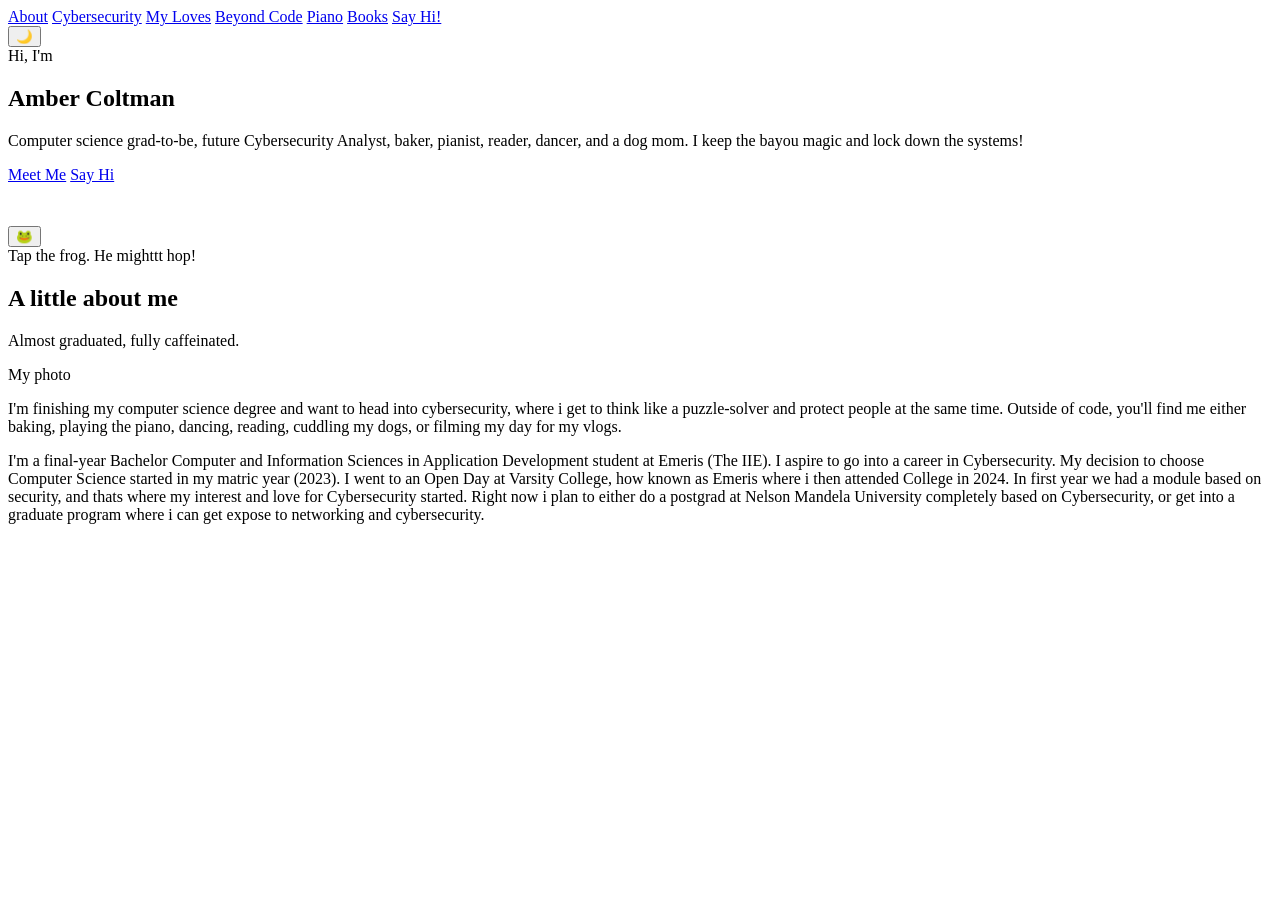
==== index.html @ f30a8544 "Added personal portfolio homepage with an about section and navigation" ====
<!DOCTYPE html>
<html lang="en">

<head>
    <meta charset="utf-8">
    <meta name="viewport" content="width=device-width, initial-scale=1, viewport-fit=cover">

    <title>Amber Coltman | Aspiring Cybersecurity Analyst </title>

    <!--fonts-->
    <link href="https://fonts.googleapis.com/css2?
    family=Playfair+Display:ital,wght@0,600;1,500&family=Quicksand:wght@400;600;700&family=Pacifico&display=swap" rel="stylesheet">

    <!--style-->
    <link rel="stylesheet" href="style.css">
</head>

<body>

    <div id="flies" aria-hidden="true"></div>


    <!--menu-->
    <nav aria-label="Sections">
        <a href="#about">About</a>
        <a href="#security">Cybersecurity</a>
        <a href="#loves">My Loves</a>
        <a href="#beyond">Beyond Code</a>
        <a href="#piano">Piano</a>
        <a href="#books">Books</a>
        <a href="#contact">Say Hi!</a>
    </nav>

    <!--day/night button-->
    <button id="theme" aria-label="Toggle day and night">🌙</button>

    <main>

        <section class="hero">
            <div>
                <span class="hi script">Hi, I'm</span>
                <h1 class="script" id="name" aria-label="Your Name"> Amber Coltman</h1>

                <p>
                    Computer science grad-to-be, future Cybersecurity Analyst, baker, pianist, reader, dancer, and a dog mom. I keep the bayou magic and lock down the systems!
                </p>

                <a class="btn" href="#loves">Meet Me</a>
                <a class="btn" href="#contact">Say Hi</a>

                <!--hopping frog-->
                <div class="frogwrap" style="margin-top: 42px;">
                    <div class="pads">
                        <div class="pad"></div>
                        <div class="pad p2"></div>
                        <div class="pad p3"></div>
                    </div>
                    <button id="frog" aria-label="Make the frog hop">🐸</button>
                </div>
                <div class="bubble" id="bubble">Tap the frog. He mighttt hop!</div>
            </div>
        </section>


        <!--about me-->

        <section id="about">
            <h2 class="reveal">A little about me</h2>
            <p class="sub reveal">Almost graduated, fully caffeinated.</p>

            <div class="about">
                <!--will add photo of me later-->
                <div class="photo reveal">My photo</div>

                <div class="card reveal">
                    <p>
                        I'm finishing my computer science degree and want to head into cybersecurity, where i get to think like a puzzle-solver and protect people at the same time.
                        Outside of code, you'll find me either baking, playing the piano, dancing, reading, cuddling my dogs, or filming my day for my vlogs.
                    </p>
                    <p style="margin-bottom: 0;">
                        I'm a final-year Bachelor Computer and Information Sciences in Application Development student at Emeris (The IIE). I aspire to go into a career in Cybersecurity.
                        My decision to choose Computer Science started in my matric year (2023). I went to an Open Day at Varsity College, how known as Emeris where i then attended College in 2024.
                        In first year we had a module based on security, and thats where my interest and love for Cybersecurity started. Right now i plan to either do a postgrad at Nelson Mandela University completely based on Cybersecurity,
                        or get into a graduate program where i can get expose to networking and cybersecurity.
                    </p>
                </div>
            </div>
        </section>

    </main>

</body>

</html>
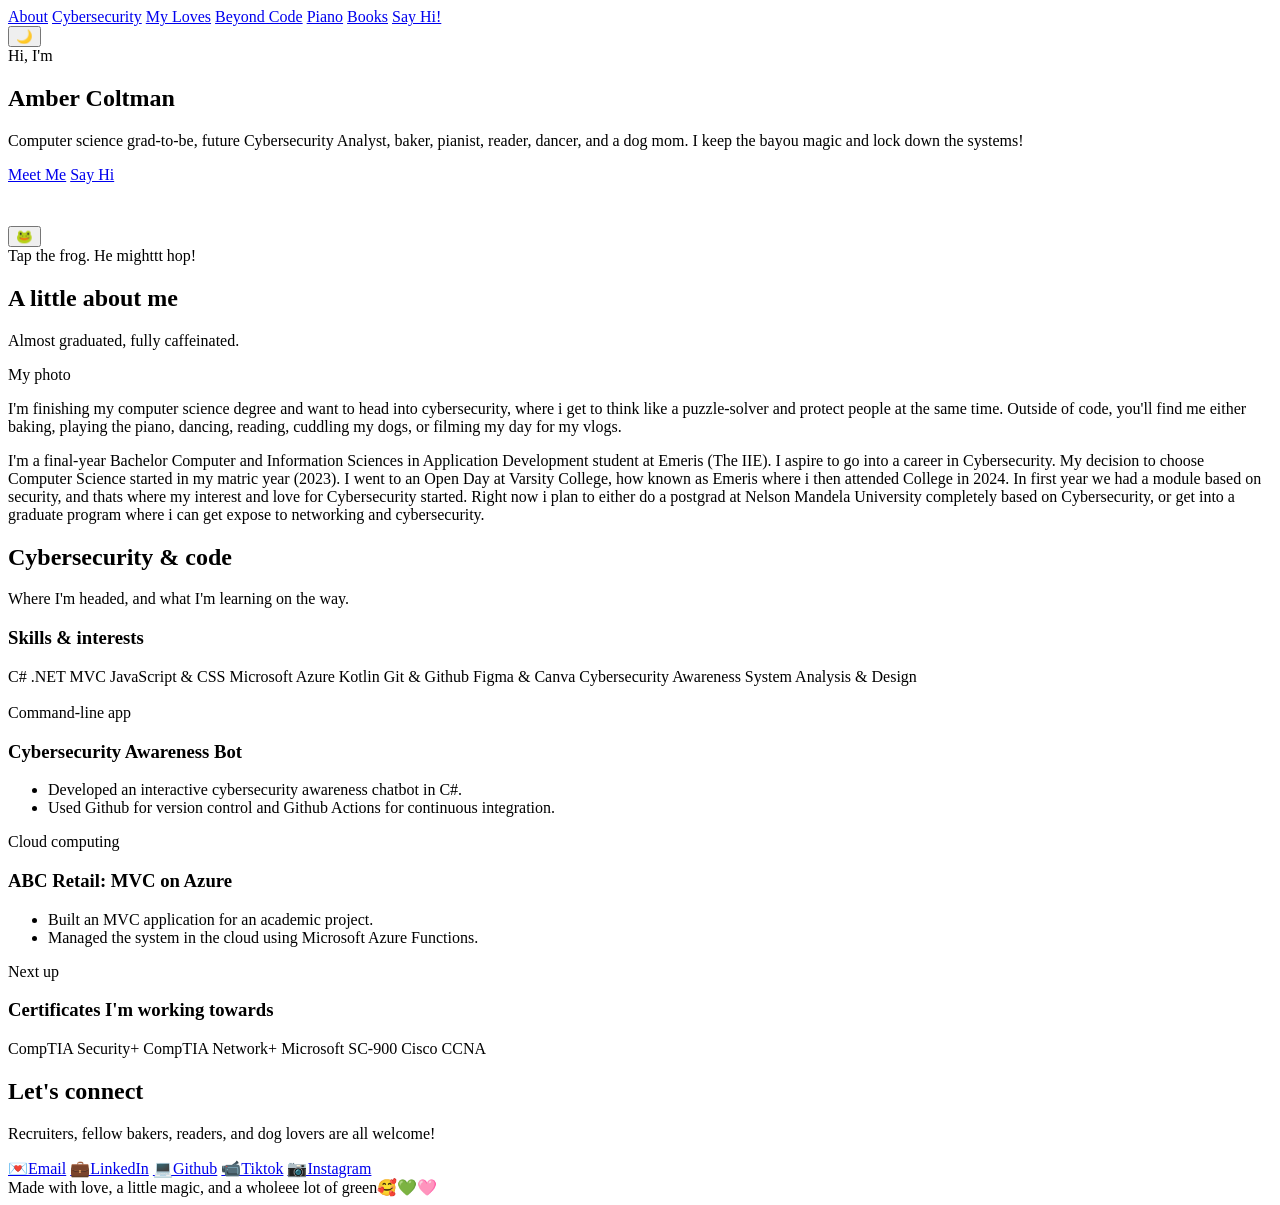
==== commit 0298fb57: "Added skills section, projects and social links" ====
--- a/index.html
+++ b/index.html
@@ -87,8 +87,78 @@
             </div>
         </section>
 
+        <section id="security">
+            <h2 class="reveal">Cybersecurity &amp; code</h2>
+            <p class="sub reveal">Where I'm headed, and what I'm learning on the way.</p>
+
+            <!--skills-->
+            <div class="card reveal">
+                <h3 style="color: var(--hot);">Skills &amp; interests</h3>
+
+                <div class="tags">
+                    <span class="tag">C#</span>
+                    <span class="tag">.NET MVC</span>
+                    <span class="tag">JavaScript & CSS</span>
+                    <span class="tag">Microsoft Azure</span>
+                    <span class="tag">Kotlin</span>
+                    <span class="tag">Git &amp; Github</span>
+                    <span class="tag">Figma & Canva</span>
+                    <span class="tag">Cybersecurity Awareness</span>
+                    <span class="tag">System Analysis & Design</span>
+                </div>
+            </div>
+
+            <!--projects & certificates-->
+            <div class="grid" style="margin-top: 18px;">
+
+            <div class="card proj reveal">
+                <span class="p1">Command-line app</span>
+                <h3>Cybersecurity Awareness Bot</h3>
+                <ul>
+                    <li>Developed an interactive cybersecurity awareness chatbot in C#.</li>
+                    <li>Used Github for version control and Github Actions for continuous integration.</li>
+                </ul>
+            </div>
+
+             <div class="card proj reveal">
+                <span class="p1">Cloud computing</span>
+                <h3>ABC Retail: MVC on Azure</h3>
+                <ul>
+                    <li>Built an MVC application for an academic project.</li>
+                    <li>Managed the system in the cloud using Microsoft Azure Functions.</li>
+                </ul>
+            </div>
+
+             <div class="card proj reveal">
+                <span class="p1">Next up</span>
+                <h3>Certificates I'm working towards</h3>
+                <div class="tags">
+                    <span class="tag">CompTIA Security+</span>
+                    <span class="tag">CompTIA Network+</span>
+                    <span class="tag">Microsoft SC-900</span>
+                    <span class="tag">Cisco CCNA</span>
+                </div>
+            </div>
+        </div>
+        </section>
+
+
+        <!--contact-->
+        <h2 class="reveal">Let's connect</h2>
+        <p class="sub reveal">Recruiters, fellow bakers, readers, and dog lovers are all welcome!</p>
+
+        <div class="social reveal">
+            <a href="mailto:coltmanamber@gmail.com">💌Email</a>
+            <a href="https://www.linkedin.com/in/amber-coltman-54a87628b/">💼LinkedIn</a>
+            <a href="https://github.com/ambercoltman">💻Github</a>
+            <a href="http://tiktok.com/@itssambii.xx">📹Tiktok</a>
+            <a href="https://www.instagram.com/amber_coltmxn_?igsh=MTkwbnRlbzEyNHQxbQ==">📷Instagram</a>
+        </div>
     </main>
 
+    <footer>
+        Made with love, a little magic, and a wholeee lot of green🥰💚🩷
+    </footer>
 </body>
 
 </html>
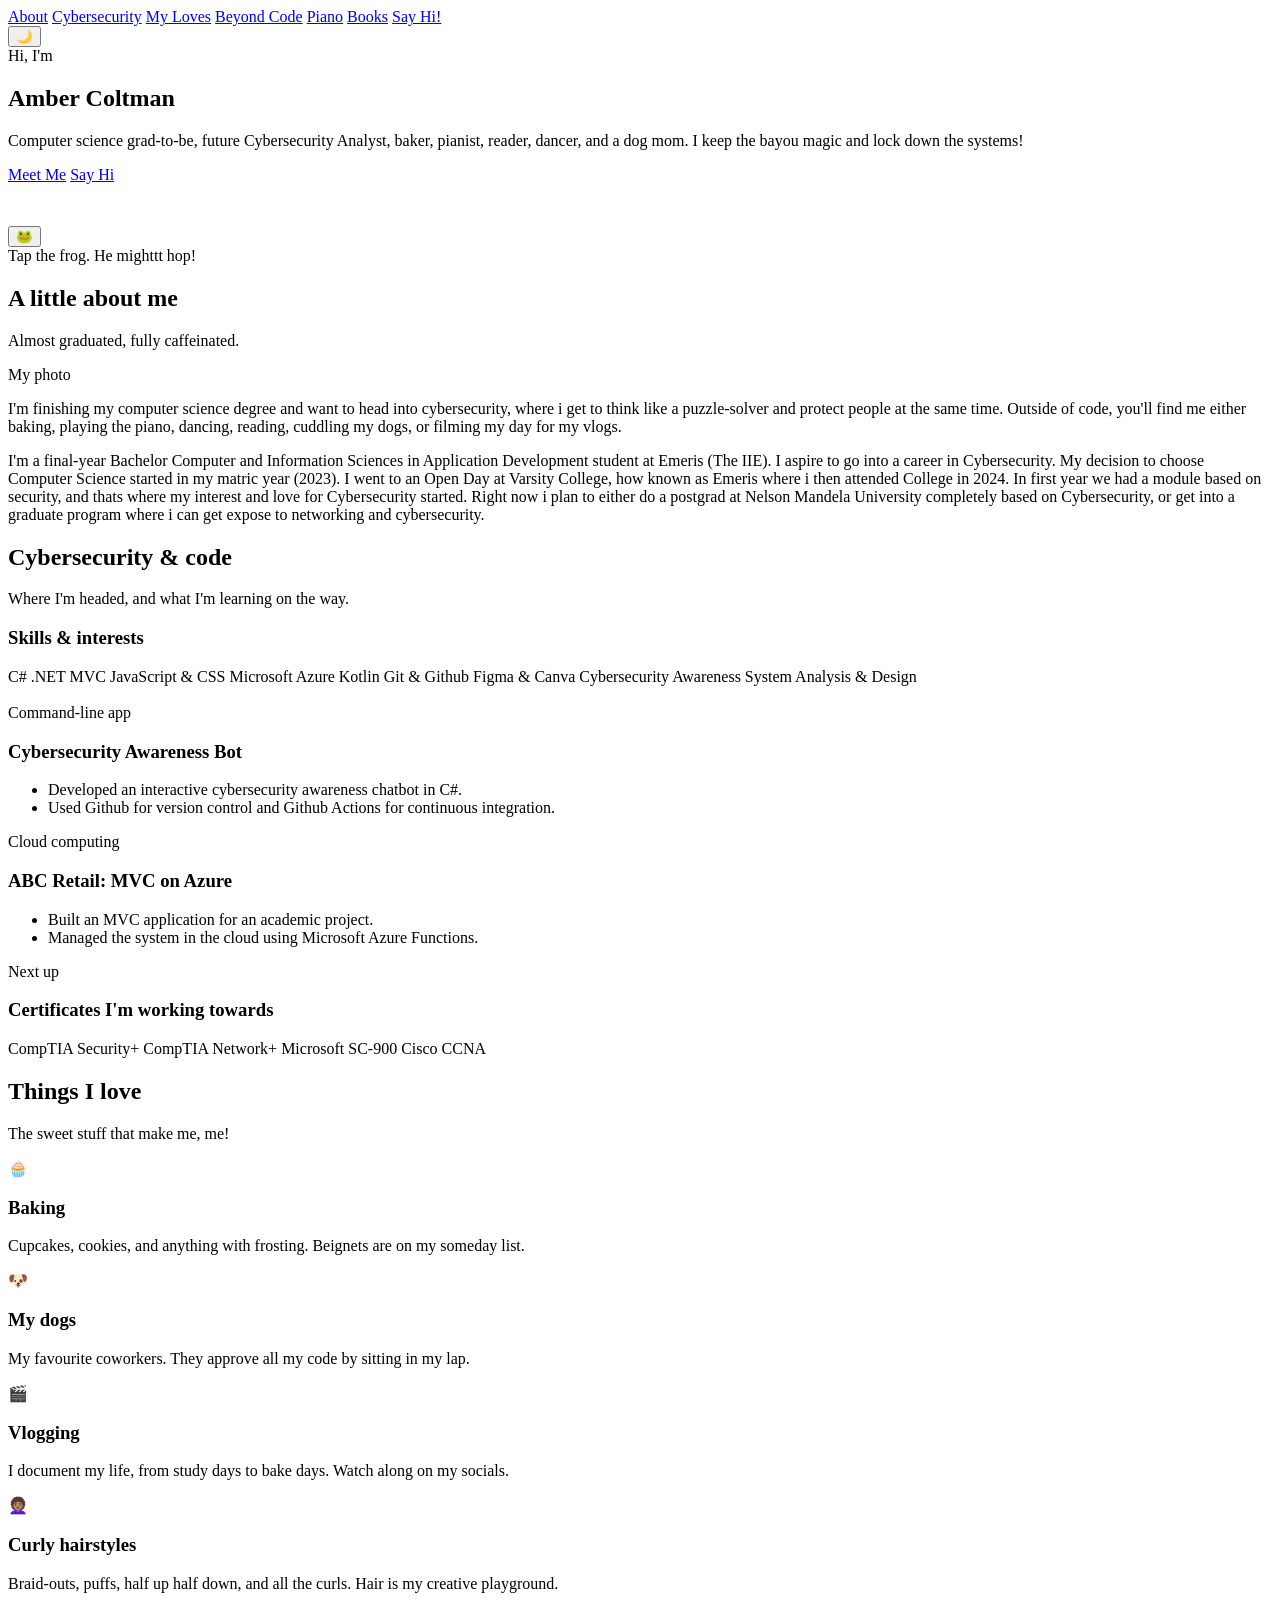
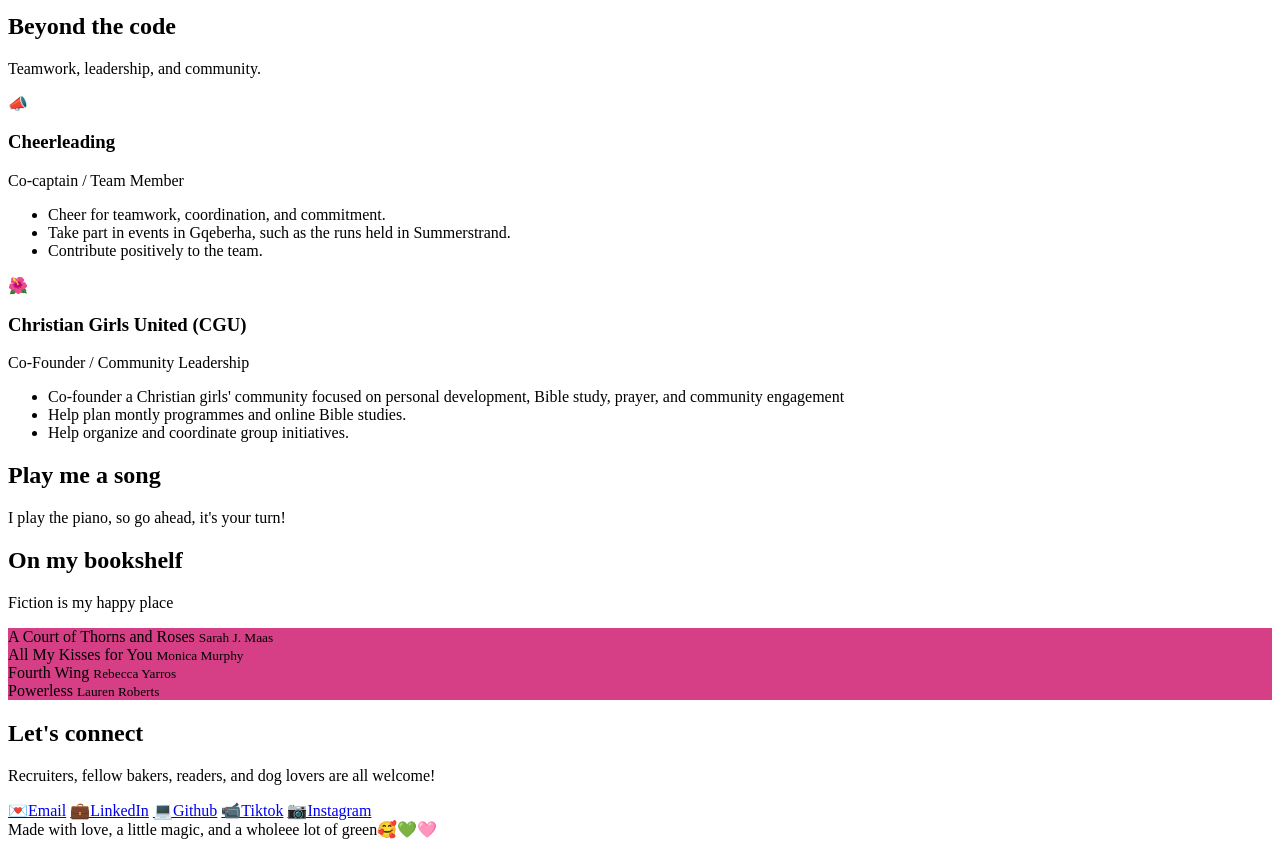
==== commit 4857f750: "Added personal interests, extra activities, interactive piano and favourite books section" ====
--- a/index.html
+++ b/index.html
@@ -142,6 +142,108 @@
         </div>
         </section>
 
+        <!--things i love-->
+        <section id="loves">
+            <h2 class="reveal">Things I love</h2>
+            <p class="sub reveal">The sweet stuff that make me, me!</p>
+
+            <div class="grid">
+
+                <div class="card love reveal">
+                    <span class="e">🧁</span>
+                    <h3>Baking</h3>
+                    <p>Cupcakes, cookies, and anything with frosting. Beignets are on my someday list.</p>
+                </div>
+
+                <div class="card love reveal">
+                    <span class="e">🐶</span>
+                    <h3>My dogs</h3>
+                    <p>My favourite coworkers. They approve all my code by sitting in my lap.</p>
+                </div>
+
+                <div class="card love reveal">
+                    <span class="e">🎬</span>
+                    <h3>Vlogging</h3>
+                    <p>I document my life, from study days to bake days. Watch along on my socials.</p>
+                </div>
+
+                <div class="card love reveal">
+                    <span class="e">👩🏽‍🦱</span>
+                    <h3>Curly hairstyles</h3>
+                    <p>Braid-outs, puffs, half up half down, and all the curls. Hair is my creative playground.</p>
+                </div>
+
+            </div>
+        </section>
+
+        <!--beyond code-->
+        <section id="beyond">
+            <h2 class="reveal">Beyond the code</h2>
+            <p class="sub reveal">Teamwork, leadership, and community.</p>
+
+            <div class="grid">
+
+                <div class="card love reveal">
+                    <span class="e">📣</span>
+                    <h3>Cheerleading</h3>
+                    <p class="role">Co-captain / Team Member</p>
+                    <ul>
+                        <li>Cheer for teamwork, coordination, and commitment.</li>
+                        <li>Take part in events in Gqeberha, such as the runs held in Summerstrand.</li>
+                        <li>Contribute positively to the team.</li>
+                    </ul>
+                </div>
+
+                <div class="card love reveal">
+                    <span class="e">🌺</span>
+                    <h3>Christian Girls United (CGU)</h3>
+                    <p class="role">Co-Founder / Community Leadership</p>
+                    <ul>
+                        <li>Co-founder a Christian girls' community focused on personal development, Bible study, prayer, and community engagement</li>
+                        <li>Help plan montly programmes and online Bible studies.</li>
+                        <li>Help organize and coordinate group initiatives.</li>
+                    </ul>
+                </div>
+            </div>
+        </section>
+
+        <!--piano-->
+        <section id="piano">
+            <h2 class="reveal">Play me a song</h2>
+            <p class="sub reveal">I play the piano, so go ahead, it's your turn!</p>
+            
+            <div class="piano reveal" id="keys" role="group" aria-label="Little piano"></div>
+        </section>
+
+        <!--books-->
+        <section id="books">
+            <h2 class="reveal">On my bookshelf</h2>
+            <p class="sub reveal">Fiction is my happy place</p>
+
+            <div class="books">
+
+                <div class="book reveal" style="background: #d63f85;">
+                    A Court of Thorns and Roses
+                    <small>Sarah J. Maas</small>
+                </div>
+
+                <div class="book reveal" style="background: #d63f85;">
+                    All My Kisses for You
+                    <small>Monica Murphy</small>
+                </div>
+
+                <div class="book reveal" style="background: #d63f85;">
+                    Fourth Wing
+                    <small>Rebecca Yarros</small>
+                </div>
+
+                <div class="book reveal" style="background: #d63f85;">
+                    Powerless
+                    <small>Lauren Roberts</small>
+                </div>
+                
+            </div>
+        </section>
 
         <!--contact-->
         <h2 class="reveal">Let's connect</h2>
@@ -159,6 +261,8 @@
     <footer>
         Made with love, a little magic, and a wholeee lot of green🥰💚🩷
     </footer>
+
+    
 </body>
 
 </html>
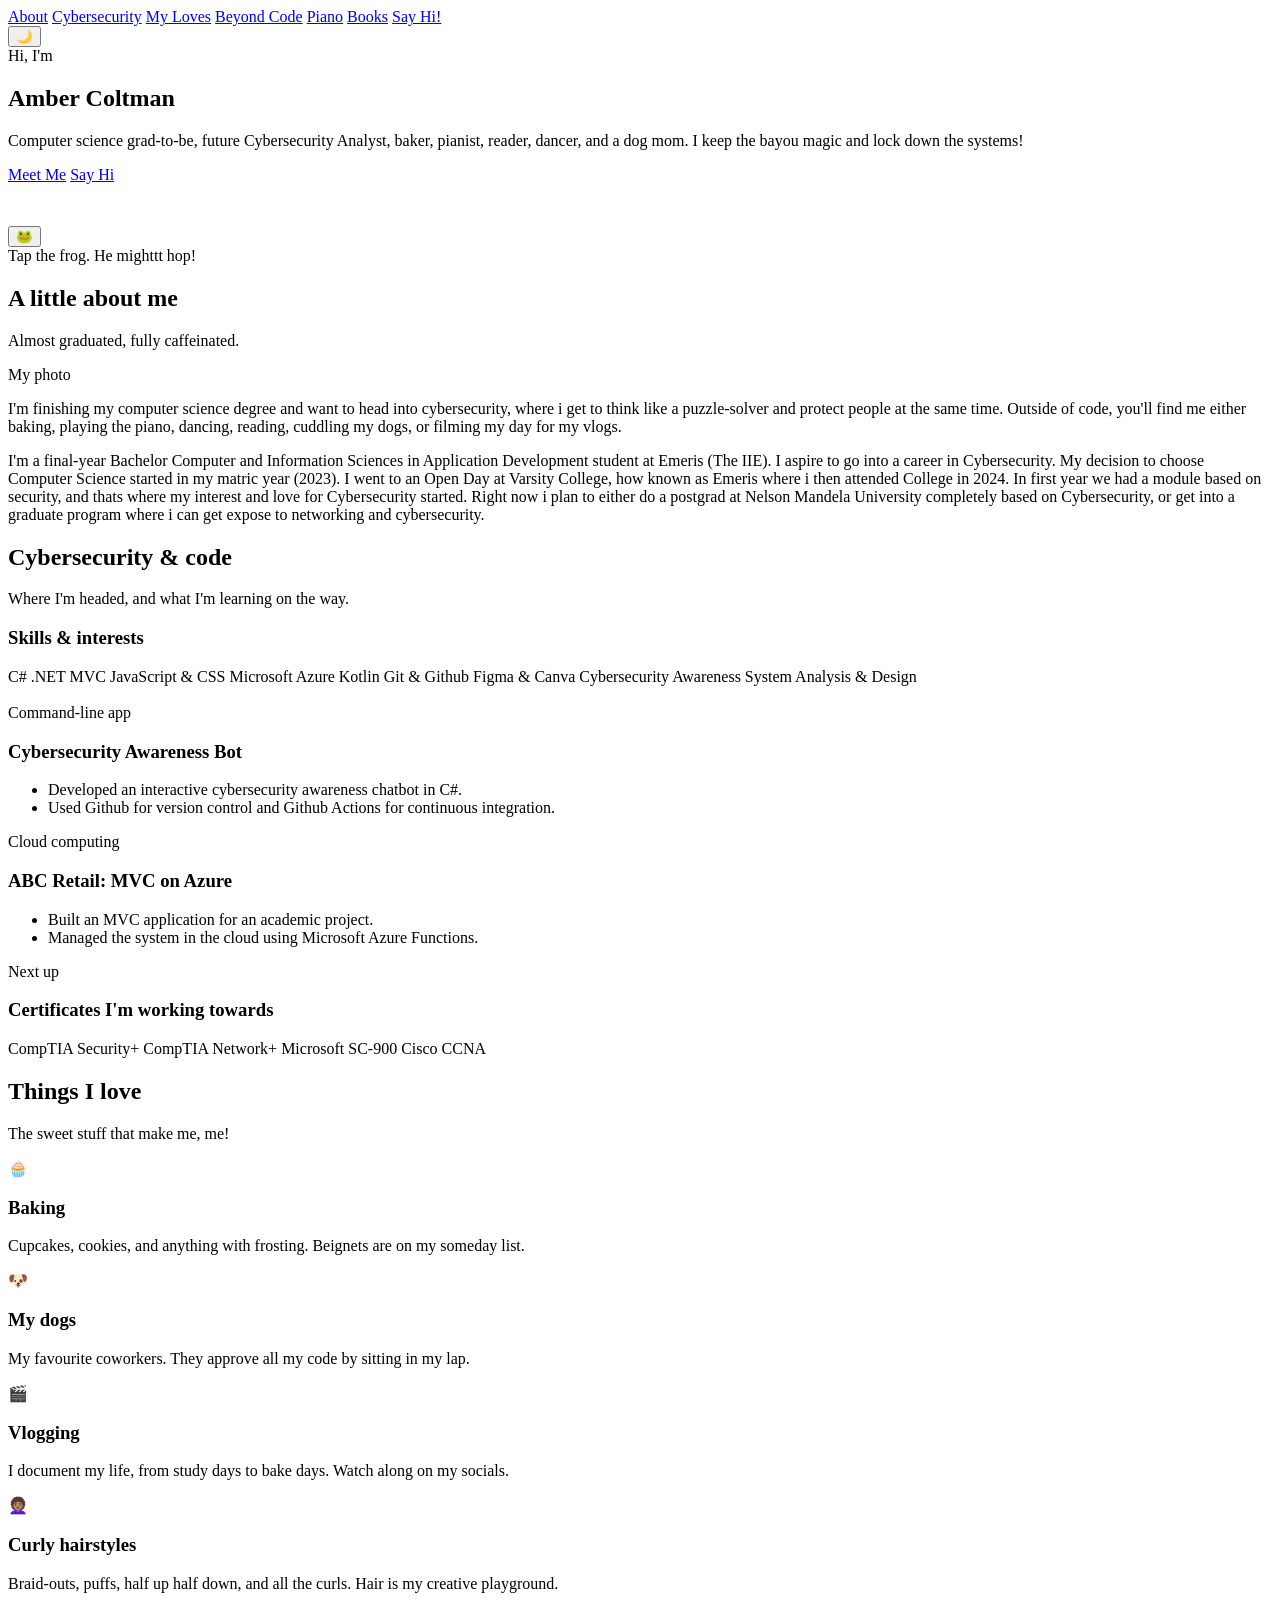
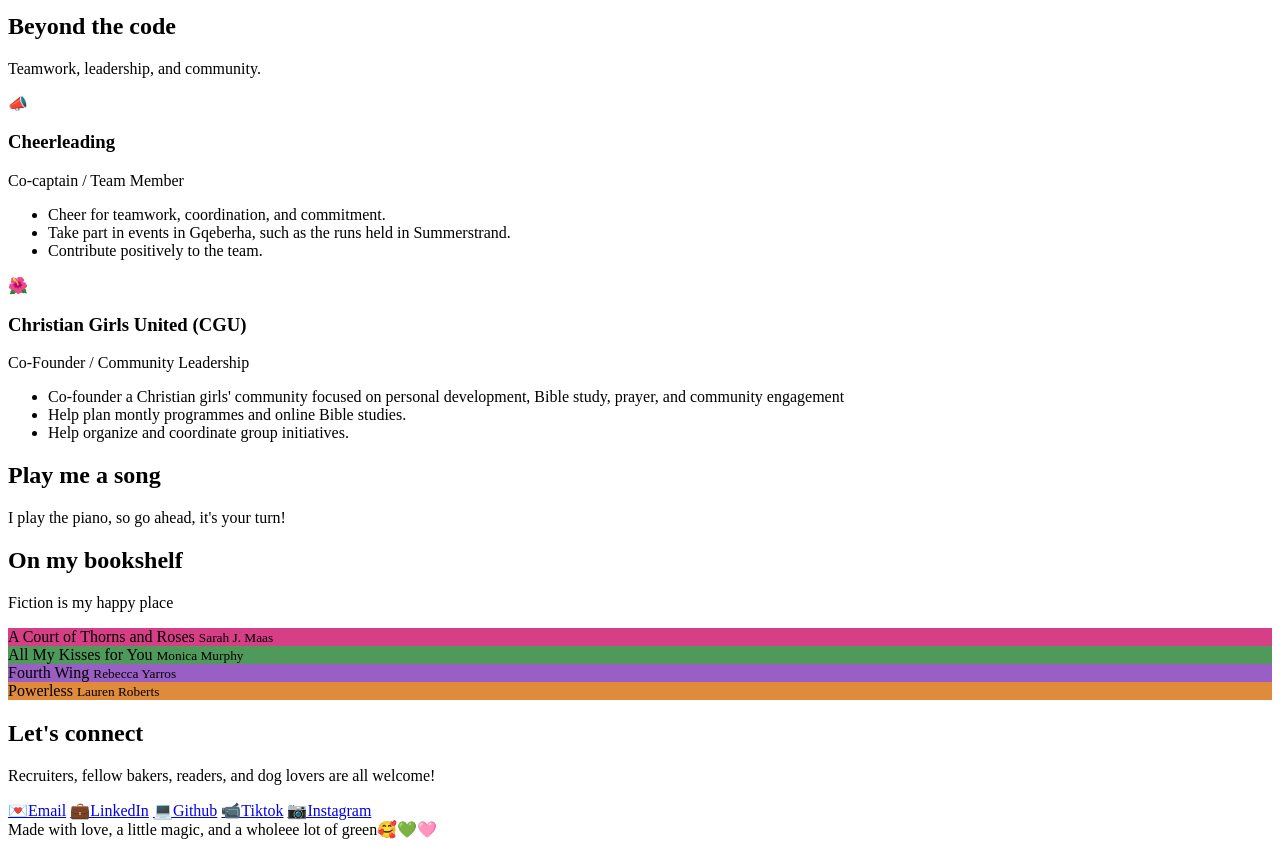
==== commit d4b102ad: "fixed colours in book section" ====
--- a/index.html
+++ b/index.html
@@ -211,7 +211,7 @@
         <section id="piano">
             <h2 class="reveal">Play me a song</h2>
             <p class="sub reveal">I play the piano, so go ahead, it's your turn!</p>
-            
+            <!--keys are created by script.js-->
             <div class="piano reveal" id="keys" role="group" aria-label="Little piano"></div>
         </section>
 
@@ -227,17 +227,17 @@
                     <small>Sarah J. Maas</small>
                 </div>
 
-                <div class="book reveal" style="background: #d63f85;">
+                <div class="book reveal" style="background: #4f9a5a;">
                     All My Kisses for You
                     <small>Monica Murphy</small>
                 </div>
 
-                <div class="book reveal" style="background: #d63f85;">
+                <div class="book reveal" style="background: #9a5fc4;">
                     Fourth Wing
                     <small>Rebecca Yarros</small>
                 </div>
 
-                <div class="book reveal" style="background: #d63f85;">
+                <div class="book reveal" style="background: #e08a3c;">
                     Powerless
                     <small>Lauren Roberts</small>
                 </div>
@@ -262,7 +262,7 @@
         Made with love, a little magic, and a wholeee lot of green🥰💚🩷
     </footer>
 
-    
+    <script src="script.js"></script>    
 </body>
 
 </html>
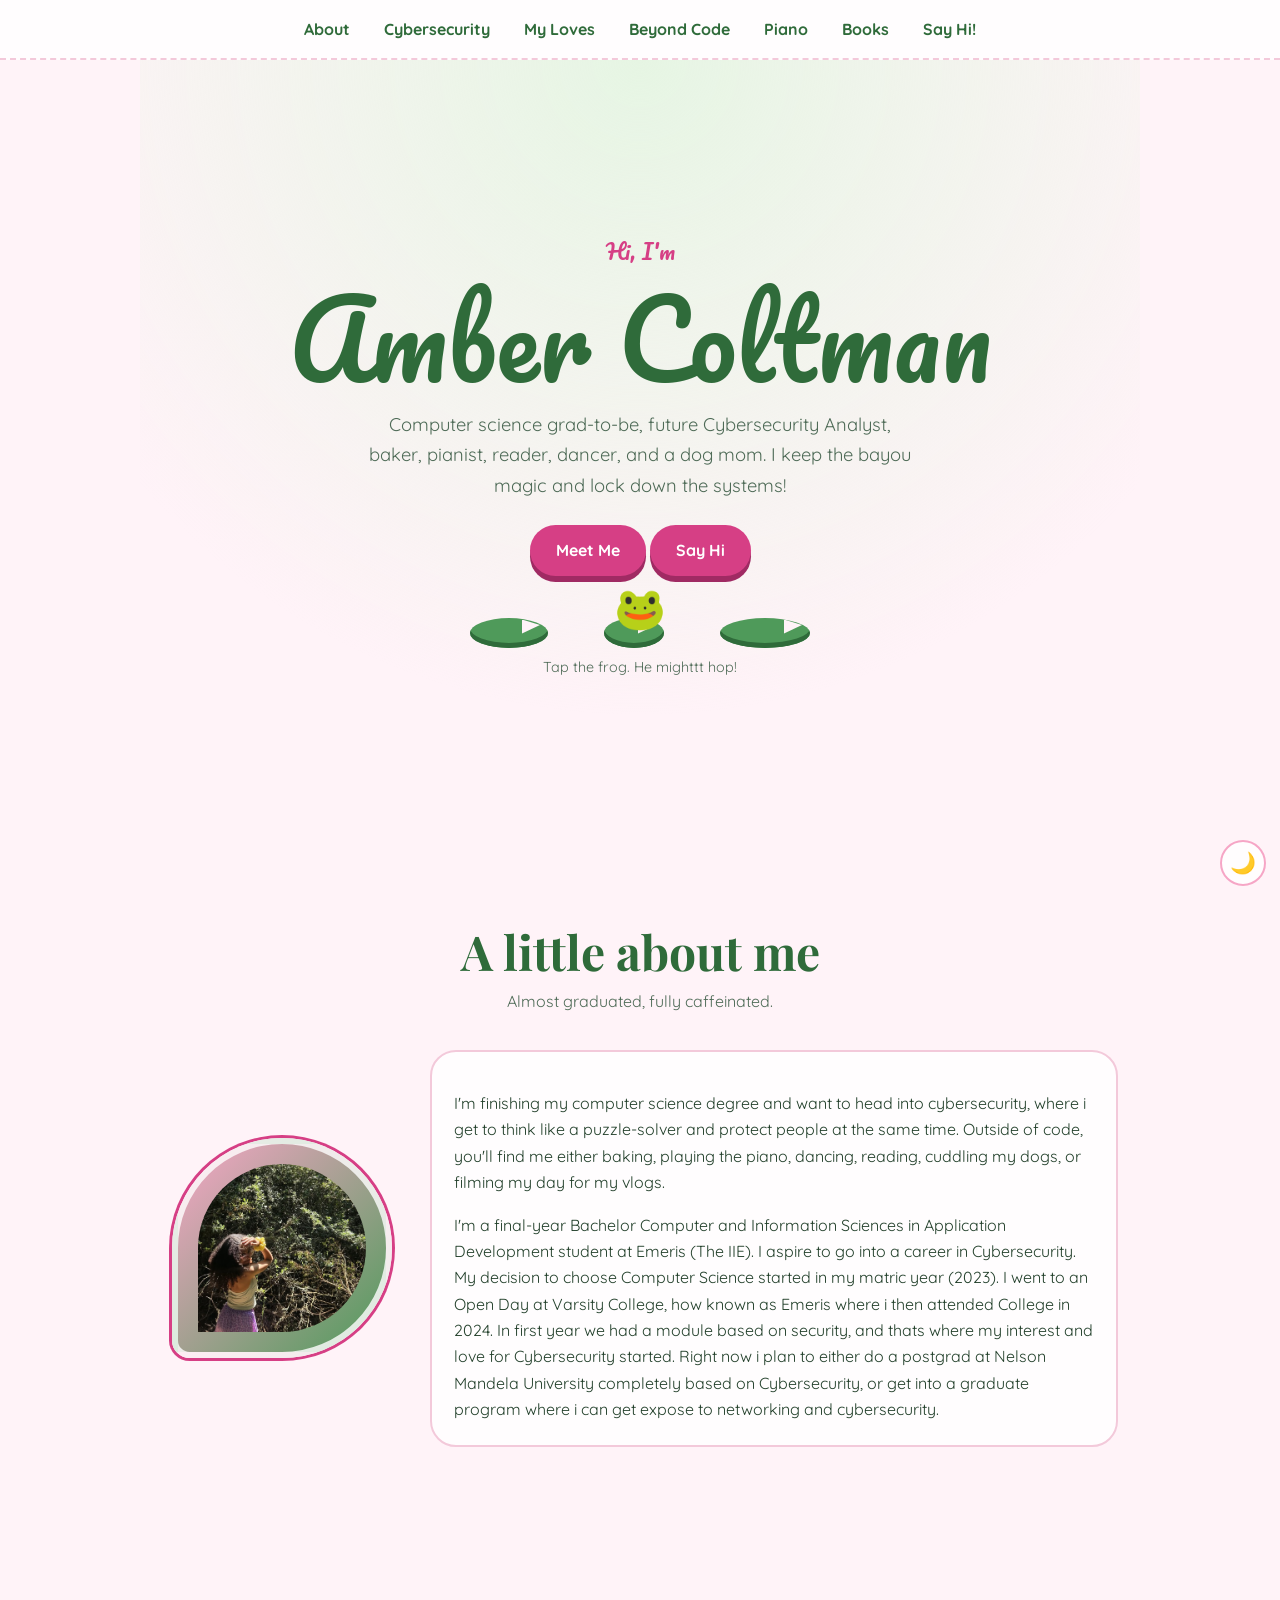
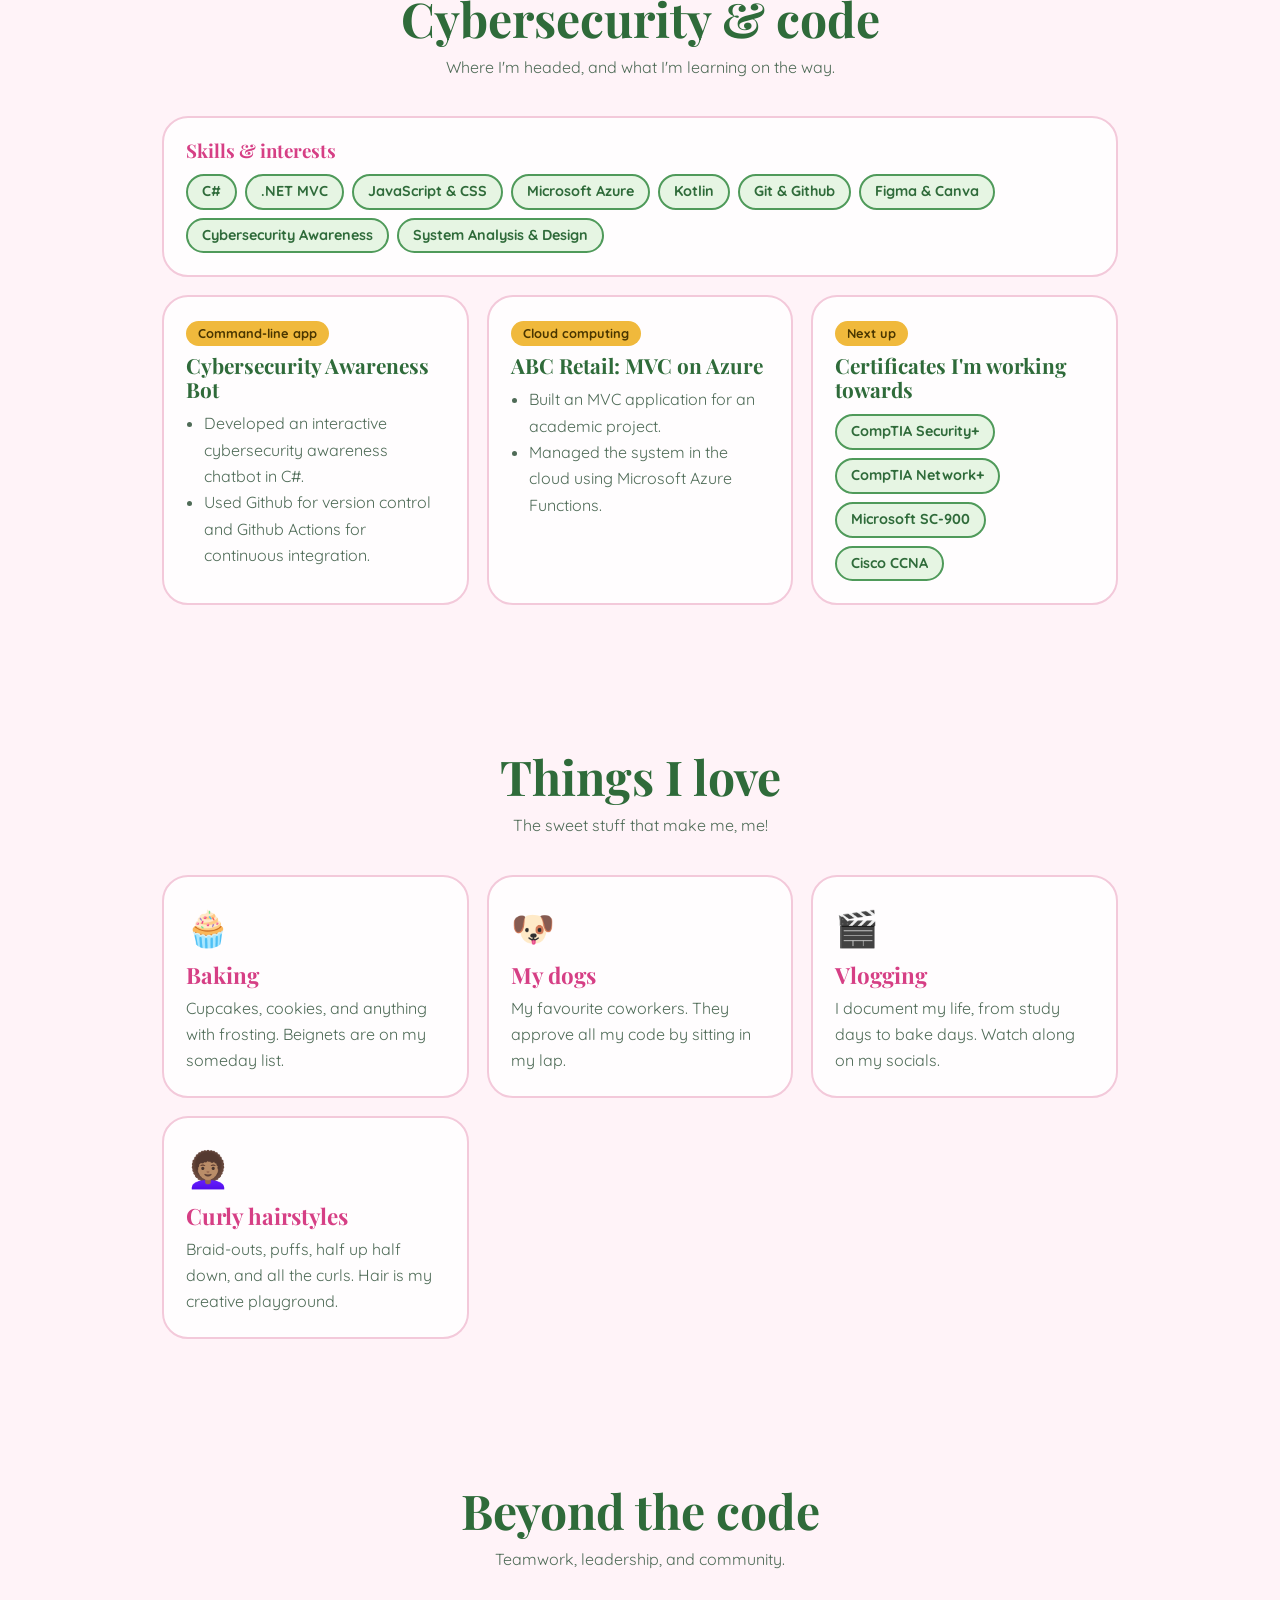
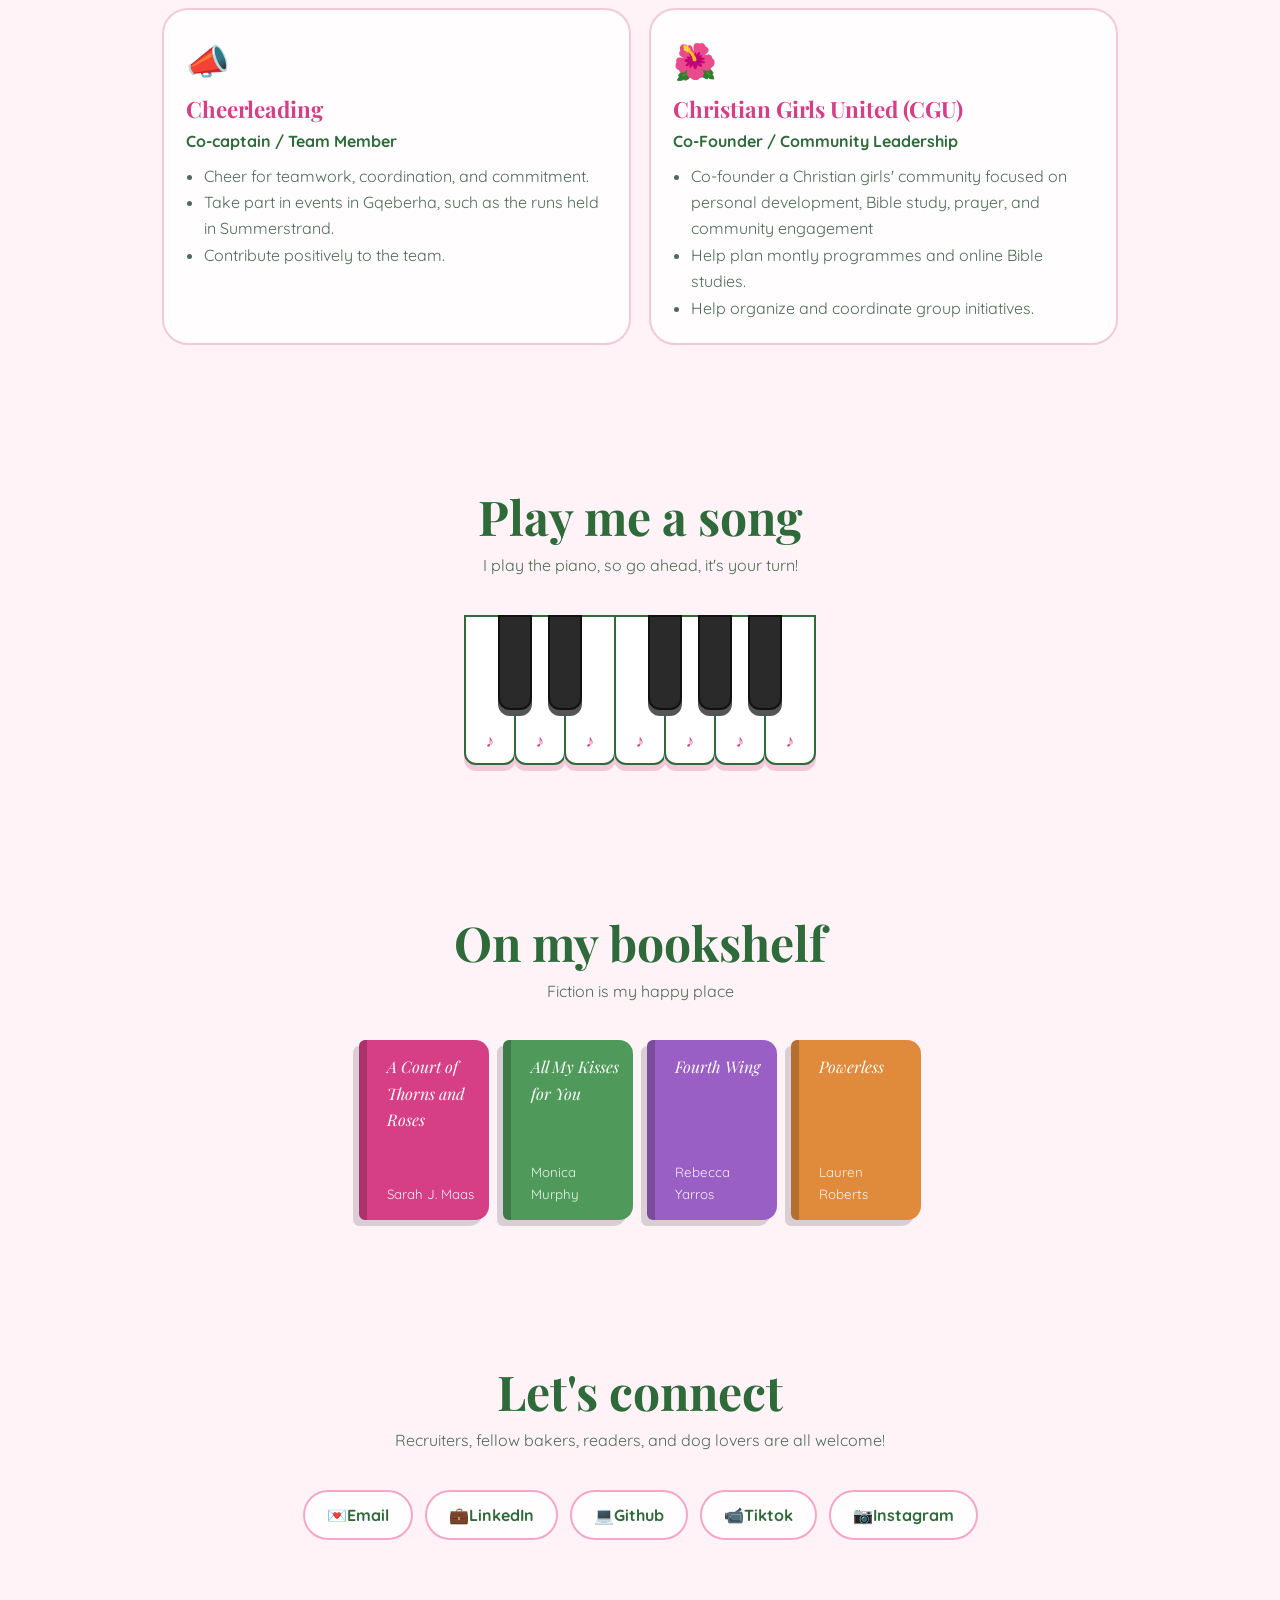
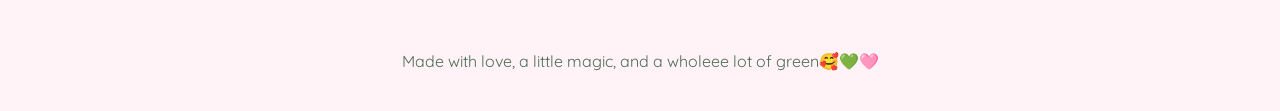
==== commit 040d1e2e: "fixed typos and added the css to style my portfolio responsive layouts, animations, and light and da" ====
--- a/index.html
+++ b/index.html
@@ -8,8 +8,7 @@
     <title>Amber Coltman | Aspiring Cybersecurity Analyst </title>
 
     <!--fonts-->
-    <link href="https://fonts.googleapis.com/css2?
-    family=Playfair+Display:ital,wght@0,600;1,500&family=Quicksand:wght@400;600;700&family=Pacifico&display=swap" rel="stylesheet">
+    <link href="https://fonts.googleapis.com/css2?family=Playfair+Display:ital,wght@0,600;1,500&family=Quicksand:wght@400;600;700&family=Pacifico&display=swap" rel="stylesheet">
 
     <!--style-->
     <link rel="stylesheet" href="style.css">
@@ -39,7 +38,7 @@
         <section class="hero">
             <div>
                 <span class="hi script">Hi, I'm</span>
-                <h1 class="script" id="name" aria-label="Your Name"> Amber Coltman</h1>
+                <h1 class="script" id="name" aria-label="Your Name">Amber Coltman</h1>
 
                 <p>
                     Computer science grad-to-be, future Cybersecurity Analyst, baker, pianist, reader, dancer, and a dog mom. I keep the bayou magic and lock down the systems!
@@ -70,7 +69,7 @@
 
             <div class="about">
                 <!--will add photo of me later-->
-                <div class="photo reveal">My photo</div>
+                <img src="amber_photo.jpg" alt="Photo of me" class="photo reveal" style="object-fit: cover;">
 
                 <div class="card reveal">
                     <p>
@@ -112,7 +111,7 @@
             <div class="grid" style="margin-top: 18px;">
 
             <div class="card proj reveal">
-                <span class="p1">Command-line app</span>
+                <span class="pl">Command-line app</span>
                 <h3>Cybersecurity Awareness Bot</h3>
                 <ul>
                     <li>Developed an interactive cybersecurity awareness chatbot in C#.</li>
@@ -121,7 +120,7 @@
             </div>
 
              <div class="card proj reveal">
-                <span class="p1">Cloud computing</span>
+                <span class="pl">Cloud computing</span>
                 <h3>ABC Retail: MVC on Azure</h3>
                 <ul>
                     <li>Built an MVC application for an academic project.</li>
@@ -130,7 +129,7 @@
             </div>
 
              <div class="card proj reveal">
-                <span class="p1">Next up</span>
+                <span class="pl">Next up</span>
                 <h3>Certificates I'm working towards</h3>
                 <div class="tags">
                     <span class="tag">CompTIA Security+</span>
@@ -245,6 +244,7 @@
             </div>
         </section>
 
+        <section id="contact">
         <!--contact-->
         <h2 class="reveal">Let's connect</h2>
         <p class="sub reveal">Recruiters, fellow bakers, readers, and dog lovers are all welcome!</p>
@@ -256,6 +256,7 @@
             <a href="http://tiktok.com/@itssambii.xx">📹Tiktok</a>
             <a href="https://www.instagram.com/amber_coltmxn_?igsh=MTkwbnRlbzEyNHQxbQ==">📷Instagram</a>
         </div>
+        </section>
     </main>
 
     <footer>
--- a/style.css
+++ b/style.css
@@ -0,0 +1,653 @@
+/*colours*/
+
+:root {
+  --bg: #fff3f8;
+  --bg2: #e6f5e3;
+  --ink: #23402b;
+  --soft: #4f6b57;
+  --pink: #f6a6c6;
+  --hot: #d63f85;
+  --leaf: #4f9a5a;
+  --deep: #2f6b3a;
+  --gold: #f0b93c;
+  --card: #ffffffcc;
+  --line: #f3c9da;
+  --fly: #f0b93c;
+
+  box-sizing: border-box;
+  padding-top: env(safe-area-inset-top, 0px);
+  padding-bottom: env(safe-area-inset-bottom, 0px);
+  color-scheme: light;
+}
+
+/*Night colors (used automatically on dark mode, or with the moon button)*/
+:root[data-theme="dark"] {
+  --bg: #10231a;
+  --bg2: #163325;
+  --ink: #f6e8ef;
+  --soft: #c5d8c9;
+  --pink: #e98bb3;
+  --hot: #ff8fbf;
+  --leaf: #7fd08a;
+  --deep: #9be3a2;
+  --gold: #ffd66b;
+  --card: #1d3a2bcc;
+  --line: #3f6a52;
+  --fly: #ffe27a;
+  color-scheme: dark;
+}
+
+html {
+  scroll-behavior: smooth;
+}
+
+* {
+  box-sizing: border-box;
+}
+
+body {
+  margin: 0;
+  background: var(--bg);
+  color: var(--ink);
+  font-family: Quicksand, "Trebuchet MS", sans-serif;
+  line-height: 1.65;
+  overflow-x: hidden;
+}
+
+h1,
+h2,
+h3 {
+  font-family: "Playfair Display", Georgia, serif;
+  line-height: 1.15;
+  margin: 0;
+}
+
+.script {
+  font-family: Pacifico, "Brush Script MT", cursive;
+  font-weight: 400;
+}
+
+a {
+  color: var(--hot);
+}
+
+a:focus-visible,
+button:focus-visible {
+  outline: 3px solid var(--gold);
+  outline-offset: 3px;
+  border-radius: 8px;
+}
+
+main {
+  position: relative;
+  z-index: 2;
+}
+
+section {
+  max-width: 1000px;
+  margin: 0 auto;
+  padding: 72px 22px;
+}
+
+ul {
+  margin: 8px 0 0;
+  padding-left: 18px;
+  color: var(--soft);
+}
+
+
+/*menu*/
+
+nav {
+  position: sticky;
+  top: 0;
+  z-index: 20;
+  display: flex;
+  gap: 6px;
+  justify-content: center;
+  flex-wrap: wrap;
+  padding: 10px;
+  background: var(--card);
+  backdrop-filter: blur(10px);
+  border-bottom: 2px dashed var(--line);
+}
+
+nav a {
+  text-decoration: none;
+  color: var(--deep);
+  font-weight: 700;
+  padding: 6px 14px;
+  border-radius: 99px;
+  transition: 0.25s;
+}
+
+nav a:hover {
+  background: var(--pink);
+  color: #ffffff;
+  transform: translateY(-2px) rotate(-2deg);
+}
+
+#theme {
+  position: fixed;
+  right: 14px;
+  bottom: 14px;
+  z-index: 30;
+  width: 46px;
+  height: 46px;
+  border-radius: 50%;
+  border: 2px solid var(--pink);
+  background: var(--card);
+  font-size: 1.3rem;
+  cursor: pointer;
+}
+
+
+/*fireflies*/
+
+#flies {
+  position: fixed;
+  inset: 0;
+  pointer-events: none;
+  z-index: 1;
+}
+
+.fly {
+  position: absolute;
+  width: 8px;
+  height: 8px;
+  border-radius: 50%;
+  background: var(--fly);
+  box-shadow: 0 0 12px 4px var(--fly);
+  opacity: 0;
+  animation: float var(--d) ease-in-out infinite;
+  animation-delay: var(--w);
+}
+
+@keyframes float {
+  0% {
+    transform: translate(0, 0);
+    opacity: 0;
+  }
+  20% {
+    opacity: 0.9;
+  }
+  50% {
+    transform: translate(var(--x), -60px);
+    opacity: 0.3;
+  }
+  80% {
+    opacity: 0.9;
+  }
+  100% {
+    transform: translate(calc(var(--x) * -1), -120px);
+    opacity: 0;
+  }
+}
+
+
+/*top of page*/
+
+.hero {
+  min-height: 88vh;
+  display: grid;
+  place-items: center;
+  text-align: center;
+  background: radial-gradient(circle at 50% 0, var(--bg2), transparent 70%);
+}
+
+.hero .hi {
+  font-size: 1.4rem;
+  color: var(--hot);
+  display: inline-block;
+  transform-origin: 70% 80%;
+  animation: wave 2.6s ease-in-out infinite;
+}
+
+@keyframes wave {
+  0%, 60%, 100% {
+    transform: rotate(0);
+  }
+  10%, 30% {
+    transform: rotate(-8deg);
+  }
+  20%, 40% {
+    transform: rotate(8deg);
+  }
+}
+
+.hero h1 {
+  font-size: clamp(3rem, 11vw, 6.5rem);
+  color: var(--deep);
+  margin: 8px 0;
+}
+
+/*Each letter of my name bounces in*/
+.hero h1 span {
+  display: inline-block;
+  animation: letter 0.8s cubic-bezier(0.3, 1.6, 0.5, 1) both;
+  animation-delay: calc(var(--i) * 60ms);
+}
+
+@keyframes letter {
+  from {
+    transform: translateY(40px) scale(0.3);
+    opacity: 0;
+  }
+  to {
+    transform: none;
+    opacity: 1;
+  }
+}
+
+.hero p {
+  max-width: 34rem;
+  margin: 12px auto 24px;
+  font-size: 1.15rem;
+  color: var(--soft);
+}
+
+
+/*buttons*/
+
+.btn {
+  display: inline-block;
+  background: var(--hot);
+  color: #ffffff;
+  text-decoration: none;
+  font-weight: 700;
+  padding: 12px 26px;
+  border-radius: 99px;
+  box-shadow: 0 6px 0 #a02a63;
+  transition: 0.2s;
+}
+
+.btn:hover {
+  transform: translateY(3px);
+  box-shadow: 0 3px 0 #a02a63;
+}
+
+.btn.alt {
+  background: var(--leaf);
+  box-shadow: 0 6px 0 var(--deep);
+  margin-left: 8px;
+}
+
+.btn.alt:hover {
+  box-shadow: 0 3px 0 var(--deep);
+}
+
+
+/*frogs and lily pads*/
+
+.frogwrap {
+  position: relative;
+  width: min(340px, 90%);
+  margin: 0 auto;
+}
+
+.pads {
+  display: flex;
+  justify-content: space-between;
+  align-items: flex-end;
+}
+
+.pad {
+  width: 78px;
+  height: 30px;
+  background: var(--leaf);
+  border-radius: 50%;
+  position: relative;
+  box-shadow: inset 0 -5px 0 var(--deep);
+}
+
+.pad::after {
+  content: "";
+  position: absolute;
+  right: 8px;
+  top: 2px;
+  width: 18px;
+  height: 14px;
+  background: var(--bg);
+  clip-path: polygon(0 0, 100% 40%, 0 100%);
+}
+
+.pad.p2 {
+  width: 60px;
+}
+
+.pad.p3 {
+  width: 90px;
+}
+
+#frog {
+  position: absolute;
+  bottom: 14px;
+  left: 50%;
+  font-size: 2.6rem;
+  cursor: pointer;
+  background: none;
+  border: 0;
+  transition: transform 0.5s cubic-bezier(0.3, 1.6, 0.5, 1);
+}
+
+.bubble {
+  font-size: 0.9rem;
+  color: var(--soft);
+  margin-top: 8px;
+  min-height: 1.4em;
+}
+
+
+/*headings and scroll animations*/
+
+h2 {
+  font-size: clamp(2rem, 6vw, 3rem);
+  color: var(--deep);
+  text-align: center;
+  margin-bottom: 8px;
+}
+
+.sub {
+  text-align: center;
+  color: var(--soft);
+  margin: 0 auto 36px;
+  max-width: 32rem;
+}
+
+/*Hidden until you scroll to it*/
+.reveal {
+  opacity: 0;
+  transform: translateY(36px) scale(0.96);
+  transition: opacity 0.7s, transform 0.7s cubic-bezier(0.3, 1.4, 0.5, 1);
+}
+
+/*script.js adds .in when it's on screen*/
+.reveal.in {
+  opacity: 1;
+  transform: none;
+}
+
+h2.reveal.in {
+  animation: pop 0.7s cubic-bezier(0.3, 1.7, 0.5, 1);
+}
+
+@keyframes pop {
+  0% {
+    transform: scale(0.6) rotate(-4deg);
+  }
+  60% {
+    transform: scale(1.08) rotate(2deg);
+  }
+  100% {
+    transform: none;
+  }
+}
+
+
+/*about, cards, tags*/
+
+.about {
+  display: grid;
+  gap: 28px;
+  grid-template-columns: 1fr;
+  align-items: center;
+}
+
+@media (min-width: 760px) {
+  .about {
+    grid-template-columns: 240px 1fr;
+  }
+}
+
+.photo {
+  width: 220px;
+  height: 220px;
+  margin: auto;
+  padding: 20px;
+  display: grid;
+  place-items: center;
+  text-align: center;
+  font-size: 1rem;
+  font-weight: 700;
+  color: #ffffff;
+  border-radius: 50% 50% 50% 8%;
+  background: linear-gradient(135deg, var(--pink), var(--leaf));
+  border: 6px solid var(--card);
+  box-shadow: 0 0 0 3px var(--hot);
+}
+
+.card {
+  background: var(--card);
+  border: 2px solid var(--line);
+  border-radius: 26px;
+  padding: 22px;
+}
+
+.grid {
+  display: grid;
+  gap: 18px;
+  grid-template-columns: repeat(auto-fit, minmax(250px, 1fr));
+}
+
+.love {
+  transition: transform 0.3s cubic-bezier(0.3, 1.6, 0.5, 1), border-color 0.3s;
+}
+
+.love:hover {
+  transform: translateY(-6px) rotate(-1.5deg);
+  border-color: var(--hot);
+}
+
+.love .e {
+  display: inline-block;
+  font-size: 2.2rem;
+  transition: transform 0.4s;
+}
+
+.love:hover .e {
+  transform: scale(1.25) rotate(12deg);
+}
+
+.love h3 {
+  font-size: 1.4rem;
+  color: var(--hot);
+  margin: 6px 0;
+}
+
+.love p {
+  margin: 0;
+  color: var(--soft);
+}
+
+.love .role {
+  color: var(--deep);
+  font-weight: 700;
+}
+
+.proj h3 {
+  font-size: 1.3rem;
+  color: var(--deep);
+  margin-bottom: 4px;
+}
+
+.proj .pl {
+  display: inline-block;
+  background: var(--gold);
+  color: #4a3600;
+  border-radius: 99px;
+  padding: 2px 12px;
+  font-size: 0.8rem;
+  font-weight: 700;
+  margin-bottom: 8px;
+}
+
+.tags {
+  display: flex;
+  flex-wrap: wrap;
+  gap: 8px;
+  margin-top: 12px;
+}
+
+.tag {
+  background: var(--bg2);
+  color: var(--deep);
+  border: 2px solid var(--leaf);
+  border-radius: 99px;
+  padding: 4px 14px;
+  font-weight: 700;
+  font-size: 0.9rem;
+  transition: 0.2s;
+}
+
+.tag:hover {
+  background: var(--leaf);
+  color: #ffffff;
+  transform: scale(1.08);
+}
+
+
+/*paino*/
+
+.piano {
+  display: flex;
+  justify-content: center;
+  margin: 34px 0 6px;
+}
+
+.key {
+  position: relative;
+  display: flex;
+  align-items: flex-end;
+  justify-content: center;
+  width: clamp(30px, 8vw, 52px);
+  height: 150px;
+  margin: 0 -1px;
+  padding-bottom: 8px;
+  background: #ffffff;
+  border: 2px solid var(--deep);
+  border-radius: 0 0 12px 12px;
+  box-shadow: 0 6px 0 var(--line);
+  color: var(--hot);
+  font-size: 1.1rem;
+  cursor: pointer;
+  transition: 0.12s;
+}
+
+/*Black keys*/
+.key.b {
+  width: clamp(22px, 5.5vw, 34px);
+  height: 95px;
+  margin: 0 calc(clamp(22px, 5.5vw, 34px) / -2);
+  z-index: 2;
+  background: #2a2a2a;
+  border-color: #111111;
+  box-shadow: 0 6px 0 #555555;
+}
+
+/*Pressed keys*/
+.key.on,
+.key:active {
+  transform: translateY(5px);
+  background: var(--pink);
+  box-shadow: 0 1px 0 var(--line);
+}
+
+.key.b.on,
+.key.b:active {
+  background: var(--hot);
+}
+
+.hint {
+  text-align: center;
+  color: var(--soft);
+  font-size: 0.9rem;
+}
+
+
+/*books, contact, footer*/
+
+.books {
+  display: flex;
+  gap: 14px;
+  flex-wrap: wrap;
+  justify-content: center;
+}
+
+.book {
+  width: 130px;
+  height: 180px;
+  padding: 14px 12px 14px 20px;
+  display: flex;
+  flex-direction: column;
+  justify-content: space-between;
+  color: #ffffff;
+  font-family: "Playfair Display", Georgia, serif;
+  font-style: italic;
+  border-radius: 6px 14px 14px 6px;
+  border-left: 8px solid rgba(0, 0, 0, 0.2);
+  box-shadow: -6px 6px 0 rgba(0, 0, 0, 0.15);
+  transform-origin: bottom left;
+  transition: transform 0.35s cubic-bezier(0.3, 1.6, 0.5, 1);
+}
+
+.book:hover {
+  transform: rotate(-8deg) translateY(-8px);
+}
+
+.book small {
+  font-family: Quicksand, sans-serif;
+  font-style: normal;
+  opacity: 0.9;
+}
+
+.social {
+  display: flex;
+  flex-wrap: wrap;
+  gap: 12px;
+  justify-content: center;
+  margin-top: 22px;
+}
+
+.social a {
+  background: var(--card);
+  border: 2px solid var(--pink);
+  border-radius: 99px;
+  padding: 10px 22px;
+  text-decoration: none;
+  font-weight: 700;
+  color: var(--deep);
+  transition: 0.25s;
+}
+
+.social a:hover {
+  background: var(--pink);
+  color: #ffffff;
+  transform: translateY(-4px) rotate(-3deg);
+}
+
+footer {
+  position: relative;
+  z-index: 2;
+  text-align: center;
+  padding: 36px 22px;
+  color: var(--soft);
+}
+
+
+/*reduce motion*/
+
+@media (prefers-reduced-motion: reduce) {
+  * {
+    animation: none !important;
+    transition: none !important;
+  }
+
+  .reveal {
+    opacity: 1;
+    transform: none;
+  }
+
+  .fly {
+    display: none;
+  }
+}
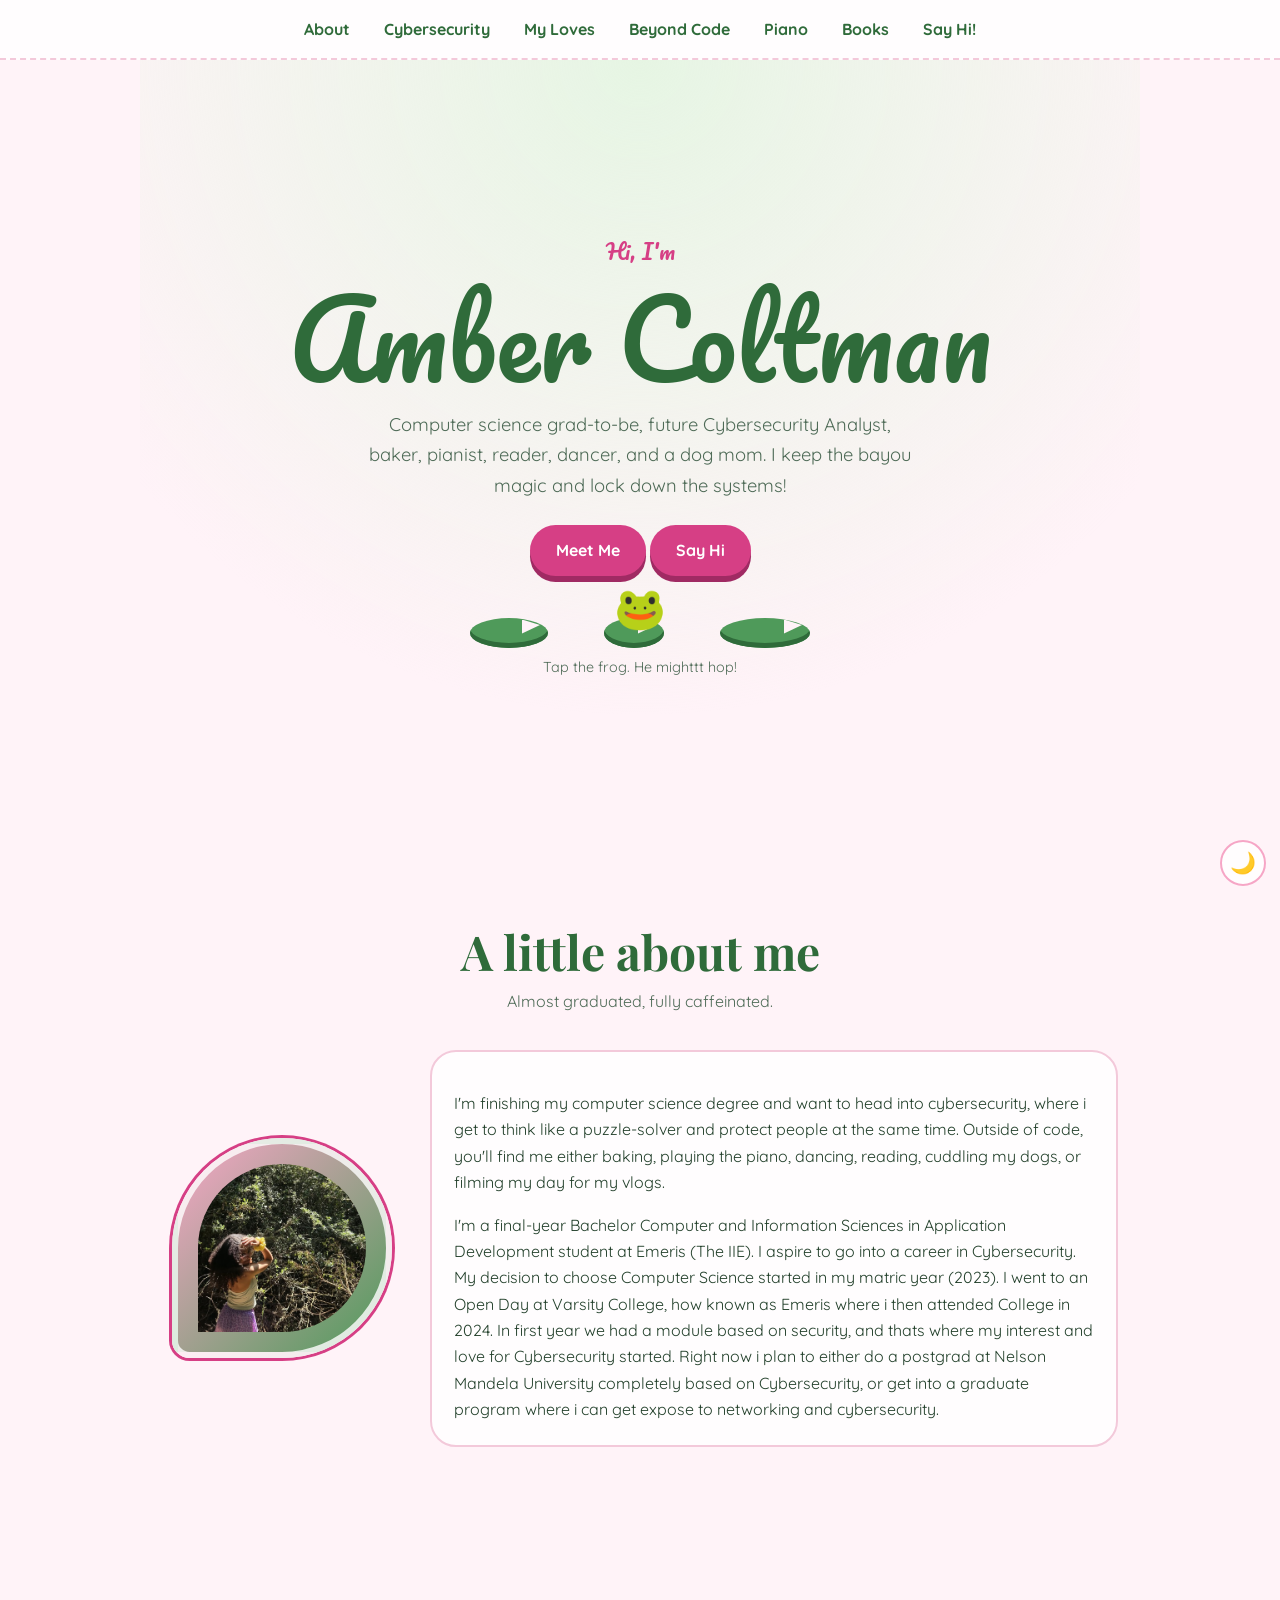
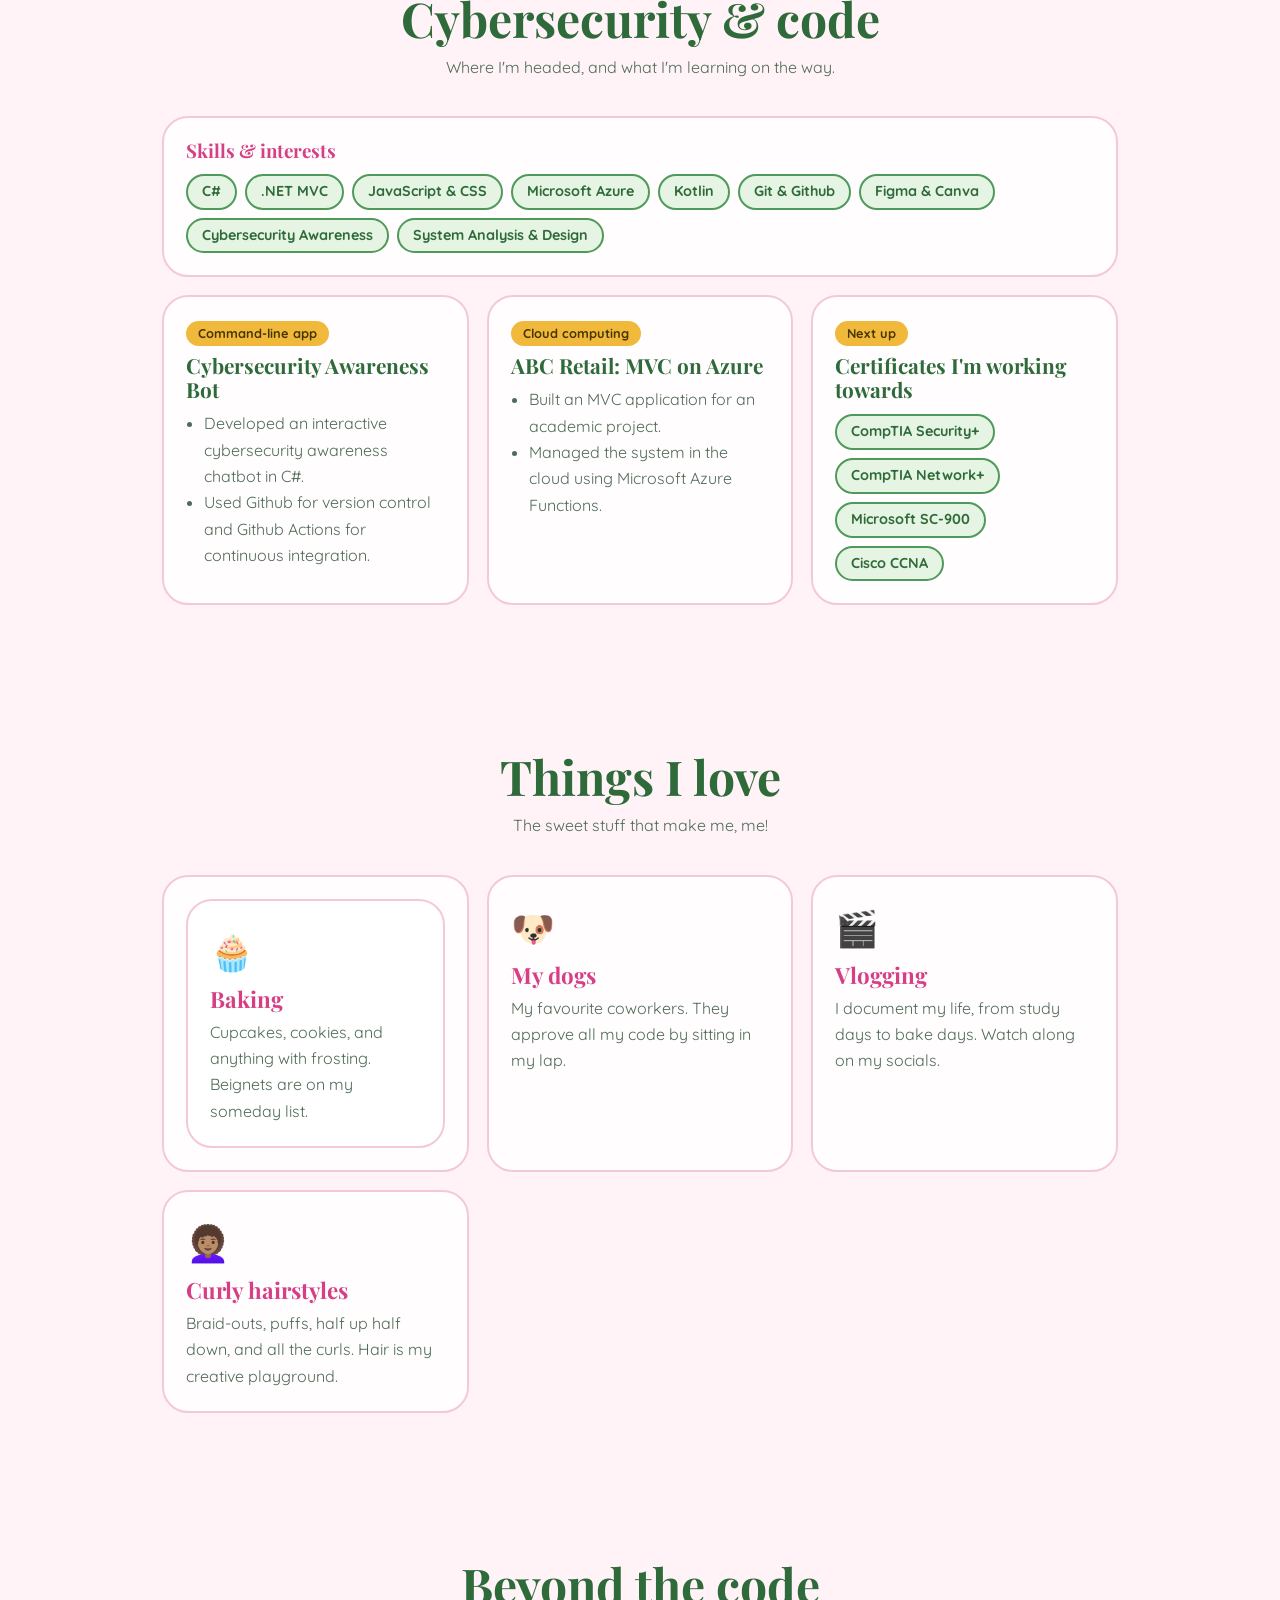
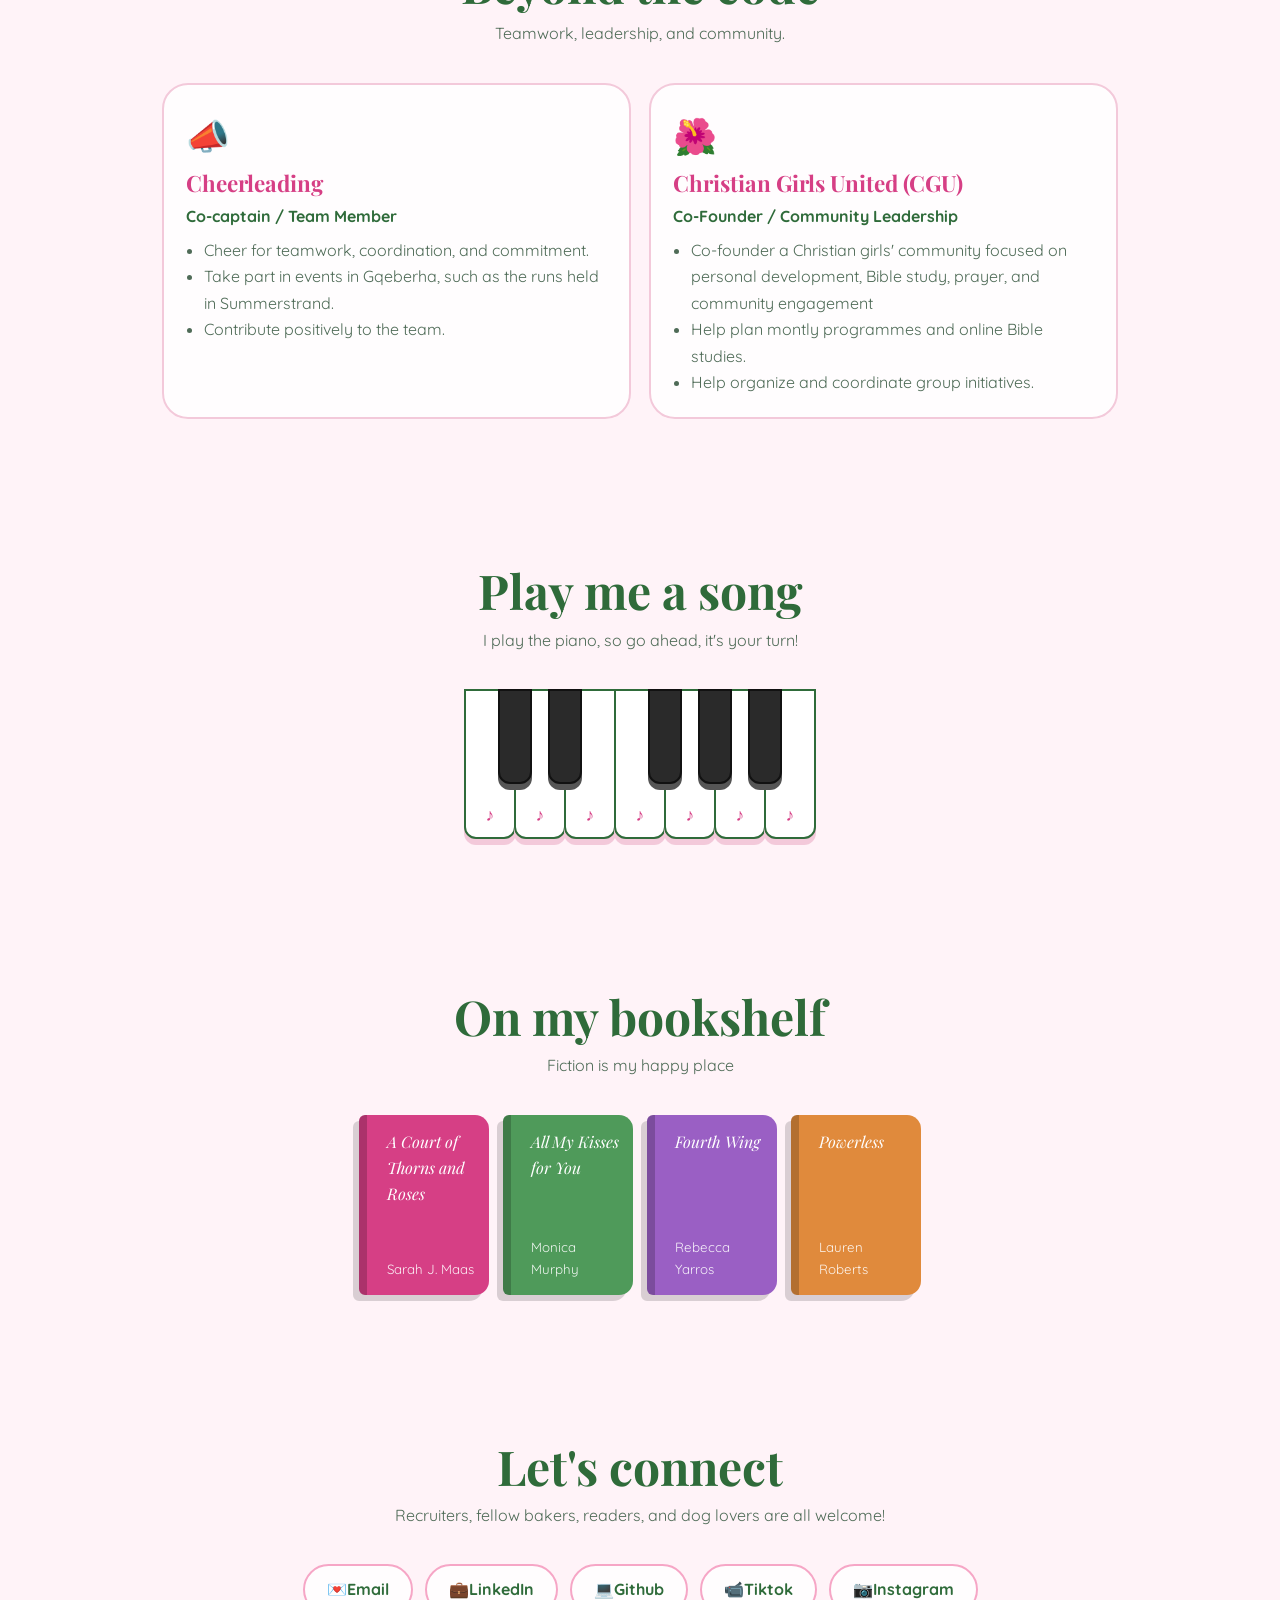
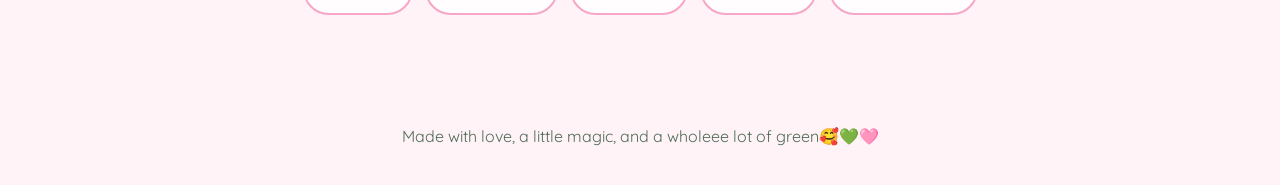
==== commit 70294bc5: "added a new page where i store my fav recipes" ====
--- a/index.html
+++ b/index.html
@@ -149,9 +149,11 @@
             <div class="grid">
 
                 <div class="card love reveal">
-                    <span class="e">🧁</span>
+                    <a href="recipes.html" class="card love card-link reveal">
+                        <span class="e">🧁</span>
                     <h3>Baking</h3>
                     <p>Cupcakes, cookies, and anything with frosting. Beignets are on my someday list.</p>
+                    </a>
                 </div>
 
                 <div class="card love reveal">
--- a/style.css
+++ b/style.css
@@ -650,4 +650,98 @@
   .fly {
     display: none;
   }
-}+}
+
+/*clickable cards*/
+
+.card-link {
+  display: block;
+  text-decoration: none;
+  color: inherit;
+}
+
+.more {
+  display: inline-block;
+  margin-top: 10px;
+  font-weight: 700;
+  color: var(--hot);
+  transition: 0.25s;
+}
+
+.card-link:hover .more {
+  transform: translateX(6px);
+}
+
+/*sub pages*/
+
+.page-top {
+  text-align: center;
+  padding-top: 48px;
+  padding-bottom: 0;
+}
+
+.recipes {
+  display: grid;
+  gap: 18px;
+  max-width: 700px;
+  margin: 0 auto;
+}
+
+.recipe {
+  padding: 0;
+  overflow: hidden;
+}
+
+.recipe summary {
+  display: flex;
+  align-items: center;
+  gap: 14px;
+  padding: 20px 22px;
+  cursor: pointer;
+  list-style: none;
+}
+
+.recipe summary::-webkit-details-marker {
+  display: none;
+}
+
+.recipe summary::after {
+  content: "+";
+  margin-left: auto;
+  font-size: 1.8rem;
+  color: var(--hot);
+  transition: transform 0.3s;
+}
+
+.recipe[open] summary::after {
+  transform: rotate(45deg);
+}
+
+.recipe .e {
+  font-size: 2.2rem;
+}
+
+.recipe h3 {
+  font-size: 1.4rem;
+  color: var(--hot);
+}
+
+.recipe small {
+  color: var(--soft);
+}
+
+.recipe .inside {
+  padding: 0 22px 22px;
+}
+
+.recipe h4 {
+  margin: 16px 0 4px;
+  color: var(--deep);
+}
+
+.recipe ol {
+  margin: 8px 0 0;
+  padding-left: 20px;
+  color: var(--soft);
+}
+
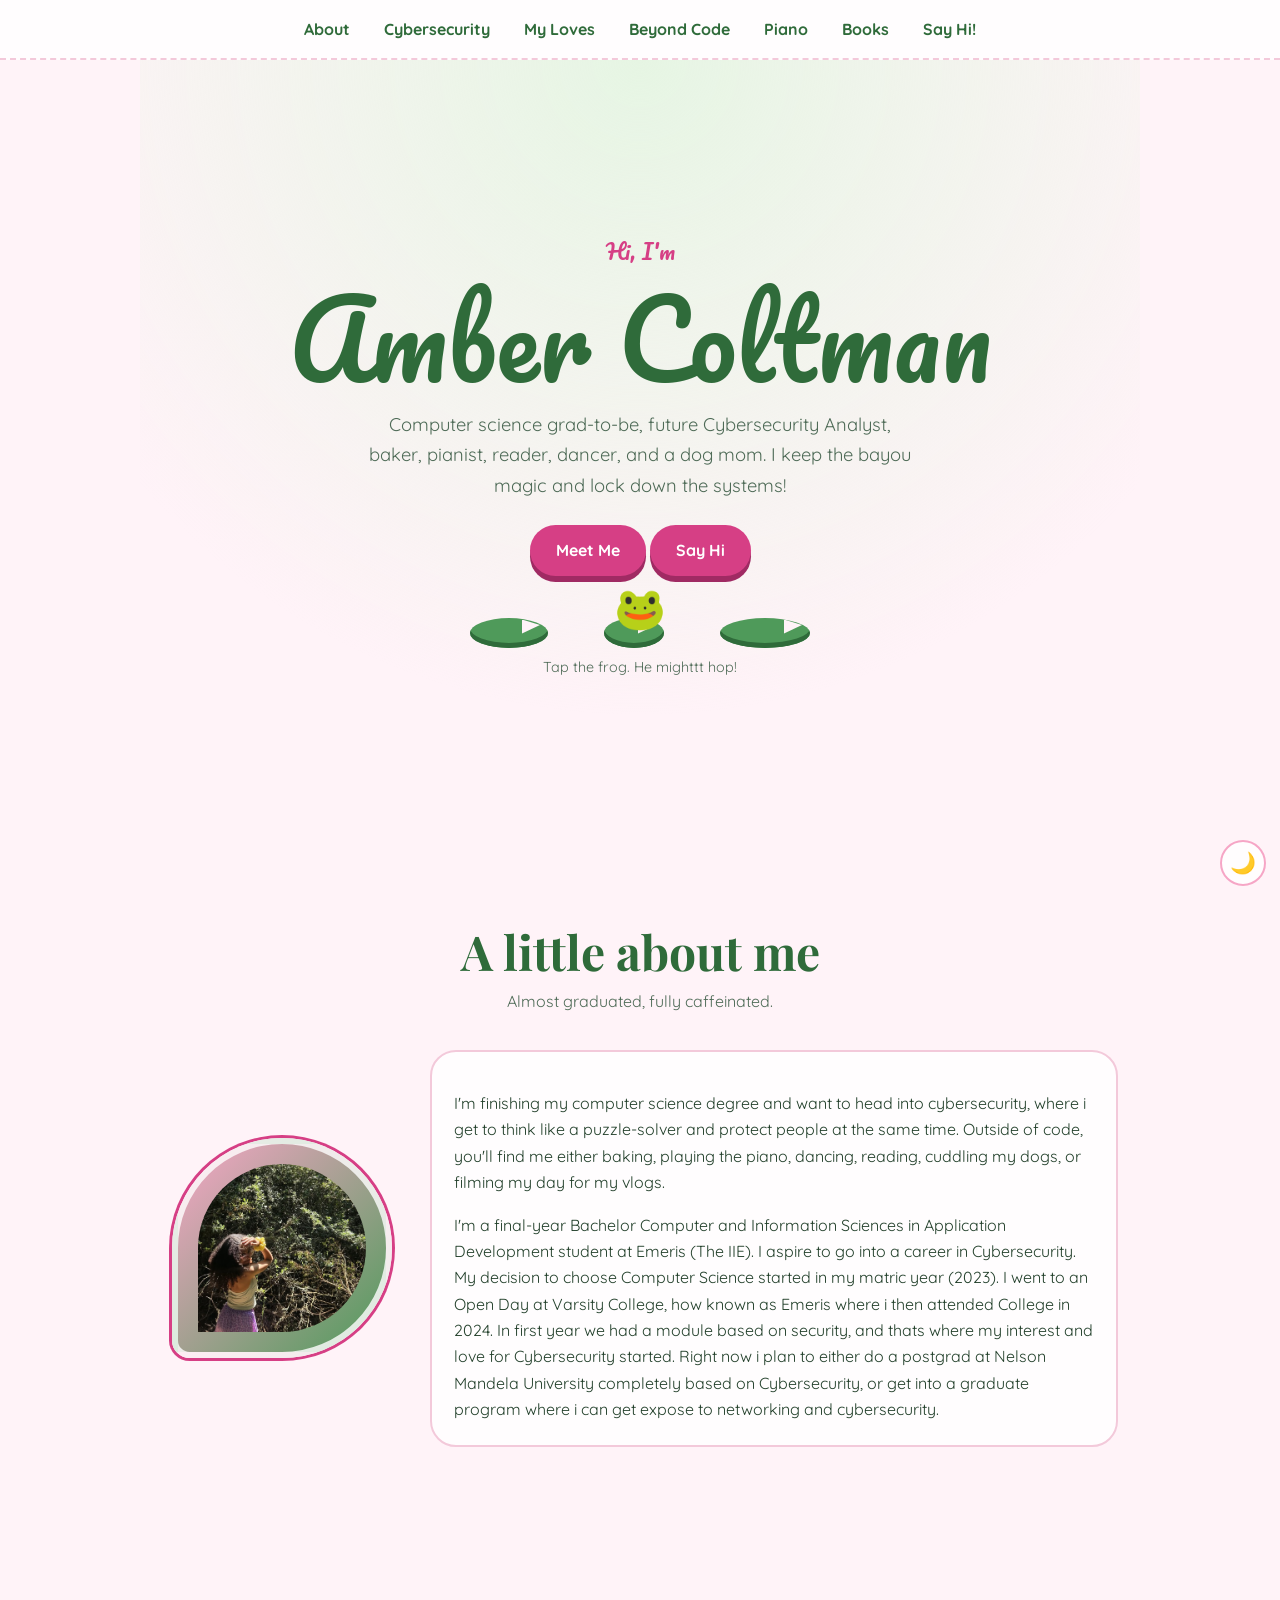
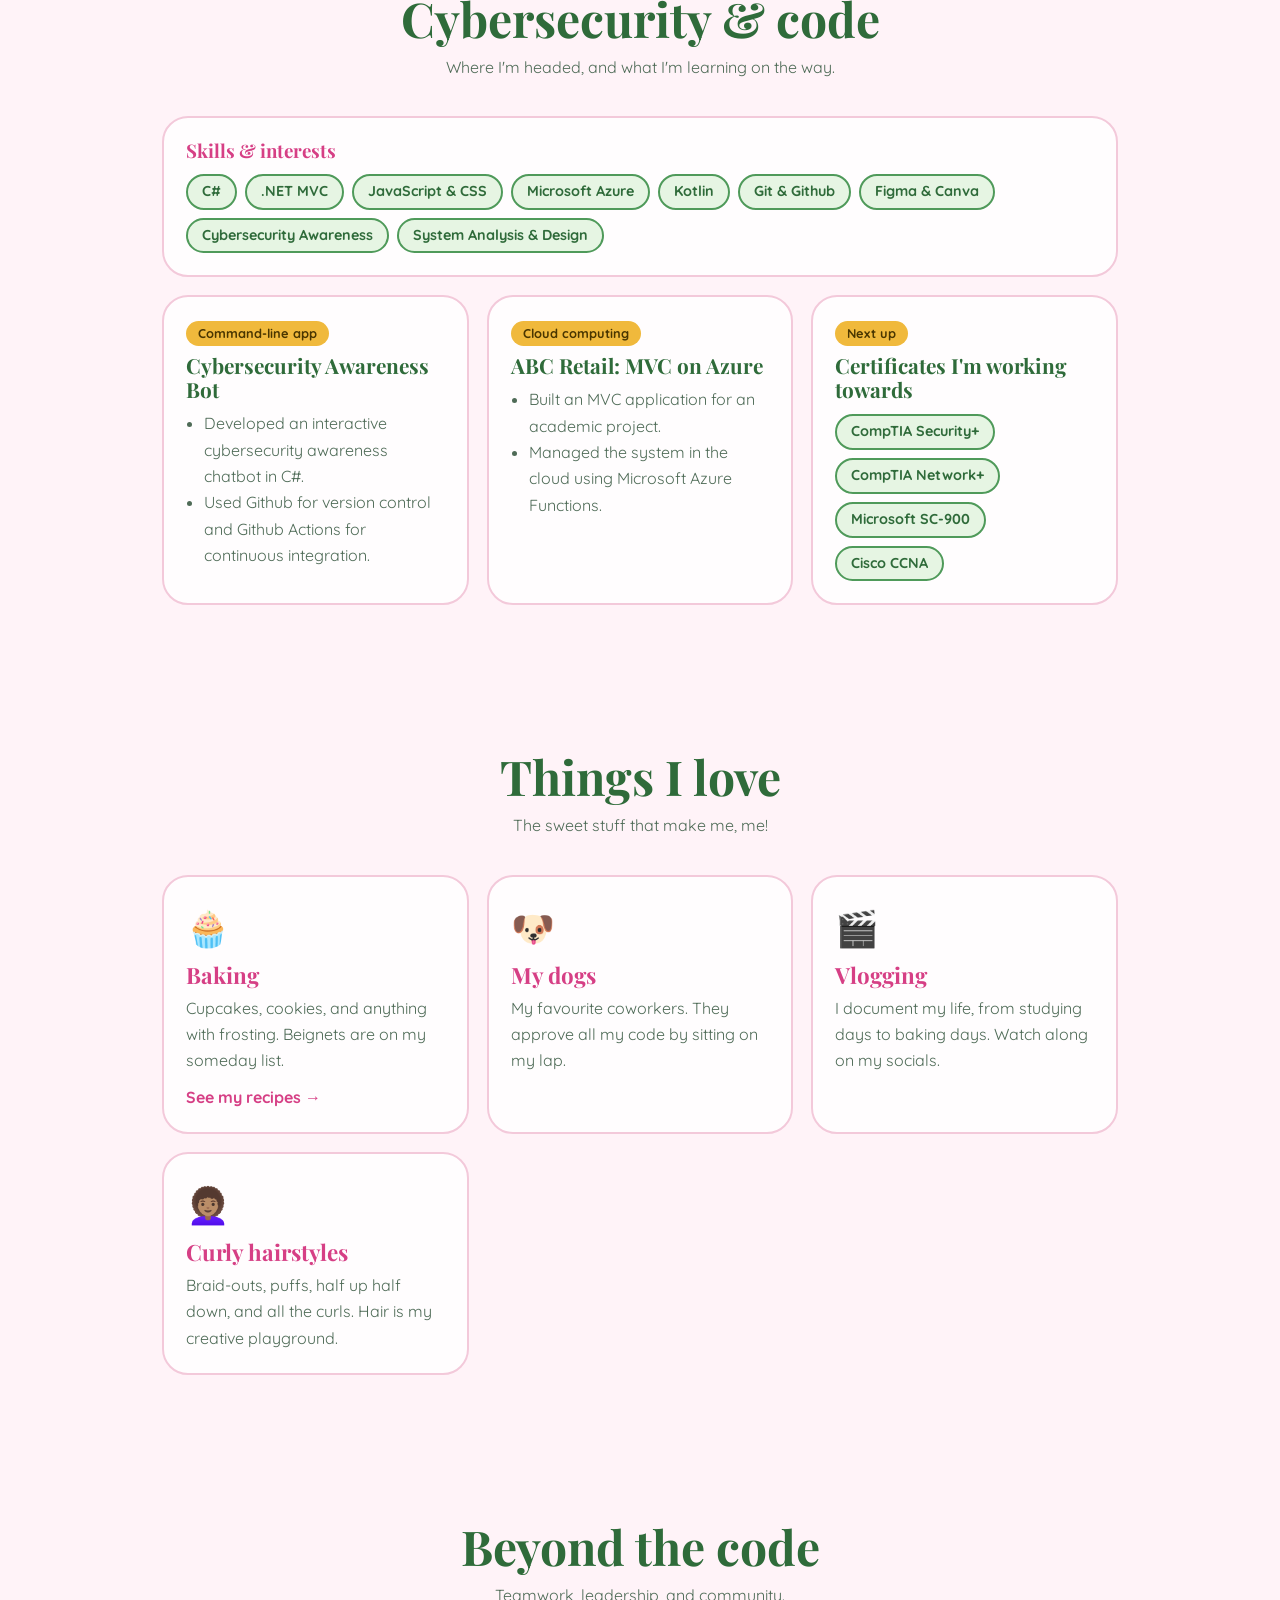
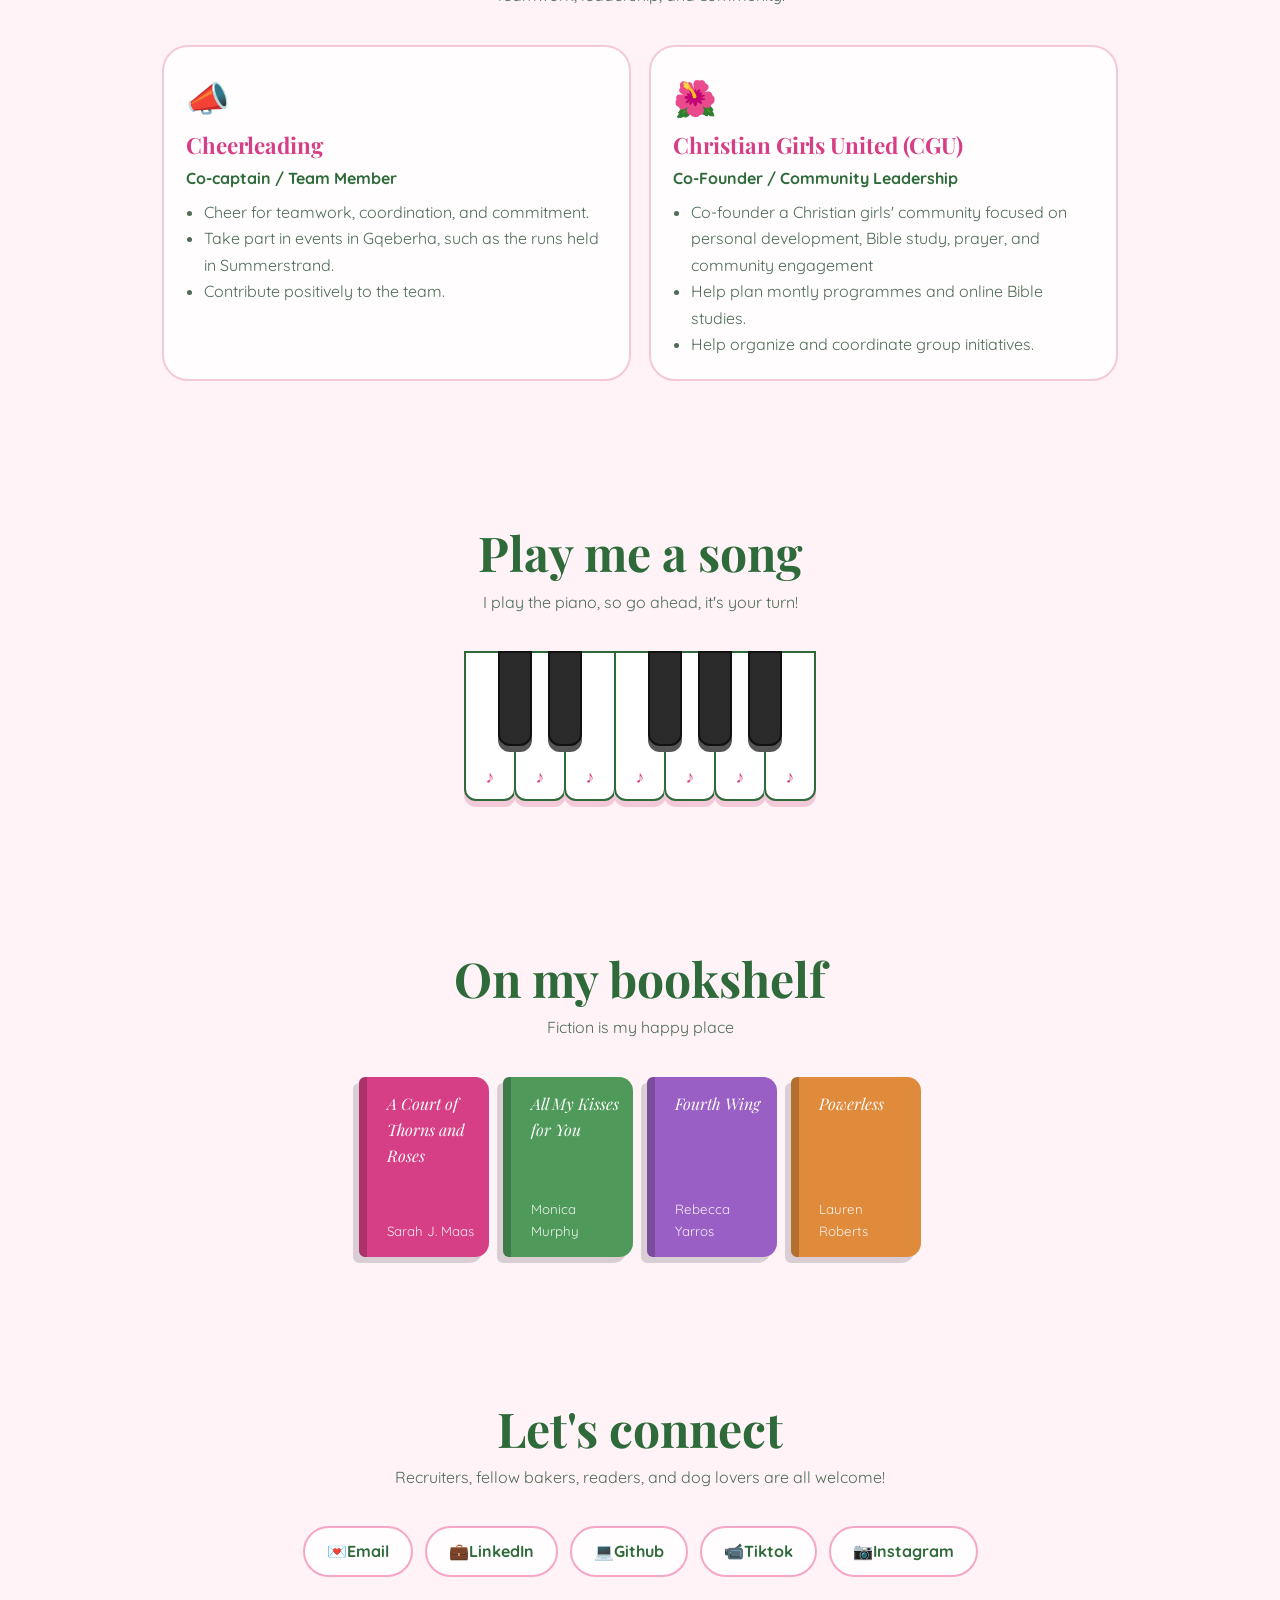
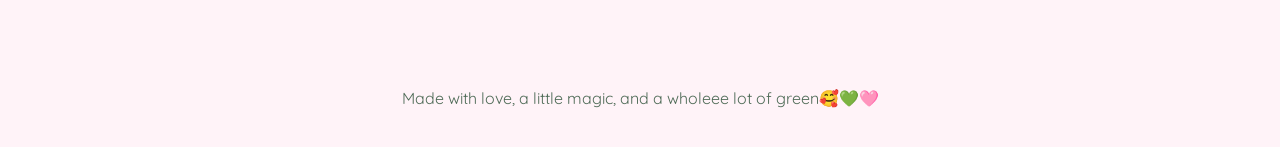
==== commit 66680d13: "error fixes" ====
--- a/index.html
+++ b/index.html
@@ -148,24 +148,25 @@
 
             <div class="grid">
 
-                <div class="card love reveal">
+            
                     <a href="recipes.html" class="card love card-link reveal">
                         <span class="e">🧁</span>
                     <h3>Baking</h3>
                     <p>Cupcakes, cookies, and anything with frosting. Beignets are on my someday list.</p>
-                    </a>
-                </div>
+                    <span class="more">See my recipes →</span>    
+                </a>
+                
 
                 <div class="card love reveal">
                     <span class="e">🐶</span>
                     <h3>My dogs</h3>
-                    <p>My favourite coworkers. They approve all my code by sitting in my lap.</p>
+                    <p>My favourite coworkers. They approve all my code by sitting on my lap.</p>
                 </div>
 
                 <div class="card love reveal">
                     <span class="e">🎬</span>
                     <h3>Vlogging</h3>
-                    <p>I document my life, from study days to bake days. Watch along on my socials.</p>
+                    <p>I document my life, from studying days to baking days. Watch along on my socials.</p>
                 </div>
 
                 <div class="card love reveal">
